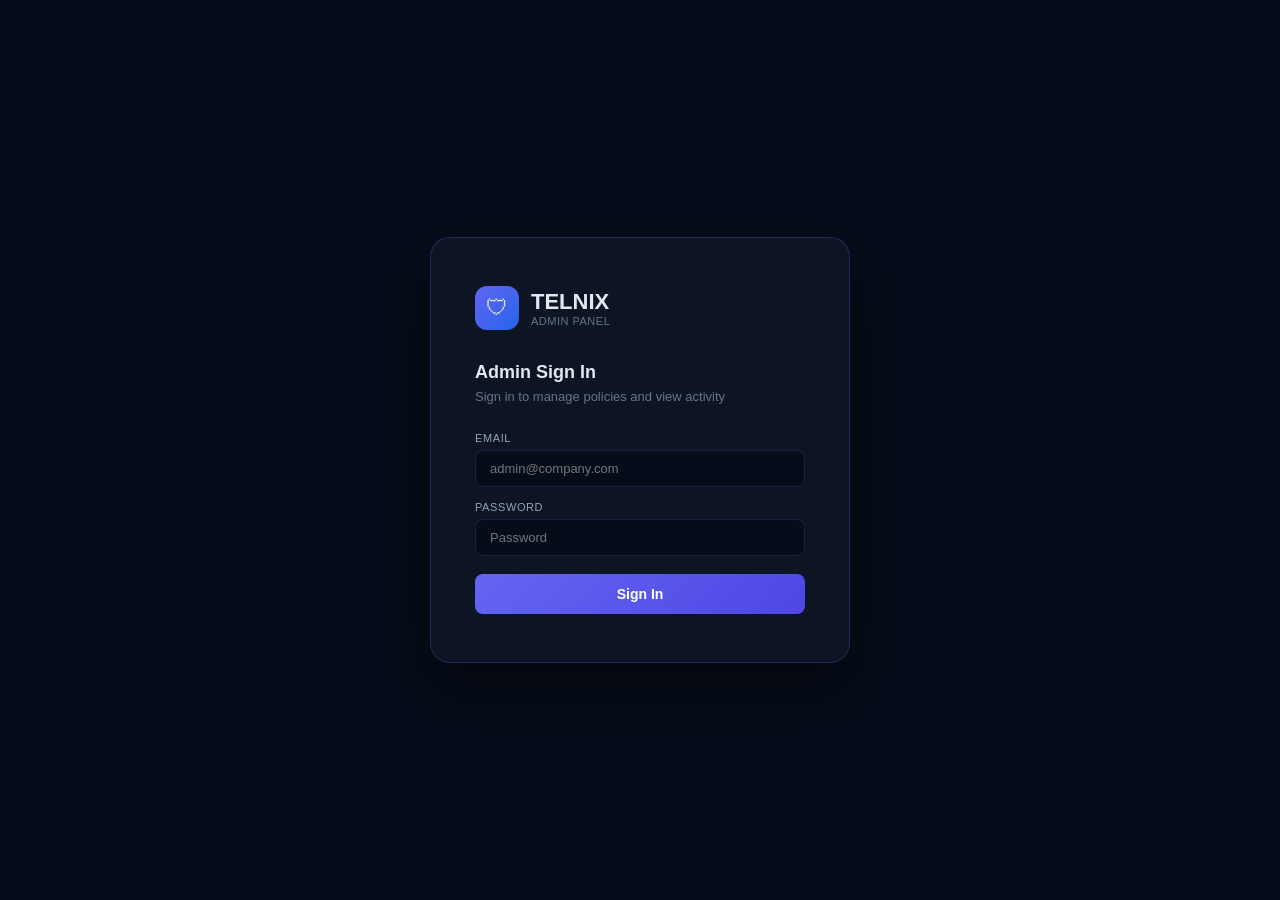
==== index.html @ ca3e5cb9 "new changes in log page" ====
<!DOCTYPE html>
<html lang="en">
<head>
<meta charset="UTF-8"><meta name="viewport" content="width=device-width,initial-scale=1.0">
<title>Telnix Admin Panel</title>
<link rel="stylesheet" href="css/styles.css">
<style>
.pol-tr td{padding:10px 8px;border-bottom:1px solid rgba(255,255,255,.04);vertical-align:middle}
.pol-tr:last-child td{border-bottom:none}
.pol-tr:hover td{background:rgba(255,255,255,.02)}
.pol-menu-btn{background:transparent;border:1px solid rgba(255,255,255,.08);color:#64748b;border-radius:6px;padding:3px 10px;font-size:16px;cursor:pointer;line-height:1;transition:.1s}
.pol-menu-btn:hover{border-color:rgba(99,102,241,.4);color:#a5b4fc}
.pol-dd-menu{animation:fadeIn .1s ease}
.pol-dd-item{padding:9px 16px;font-size:12px;color:#cbd5e1;cursor:pointer;transition:background .1s;display:flex;align-items:center;gap:8px}
.pol-dd-item:hover{background:rgba(99,102,241,.15);color:#e2e8f0}
.pol-dd-item.pol-dd-disabled{opacity:.35;pointer-events:none}
.pol-dd-item.pol-dd-danger{color:#f87171}
.pol-dd-item.pol-dd-danger:hover{background:rgba(239,68,68,.12)}
.pol-dd-sep{height:1px;background:rgba(255,255,255,.06);margin:4px 0}
.stat-chip{padding:4px 14px;border-radius:20px;font-size:12px;font-weight:600;white-space:nowrap}
.stat-chip-click:hover{opacity:.8}
.stat-chip-active{outline:2px solid rgba(99,102,241,.5)}
.pol-group-wrap table{background:#0a1120;border-radius:10px;border:1px solid rgba(255,255,255,.06);overflow:hidden;margin-bottom:8px}
.place-opt{transition:border-color .15s,background .15s;border-radius:10px}
.place-opt.sel{border-color:rgba(99,102,241,.5)!important;background:rgba(99,102,241,.08)!important}
@keyframes fadeIn{from{opacity:0;transform:translateY(-4px)}to{opacity:1;transform:translateY(0)}}
</style>
</head>
<body>

<!-- Login -->
<div id="login-screen">
  <div class="login-card">
    <div class="logo-row"><div class="logo-icon">🛡</div><div><div class="logo-name">TELNIX</div><div class="logo-sub">ADMIN PANEL</div></div></div>
    <h2>Admin Sign In</h2><p class="sub">Sign in to manage policies and view activity</p>
    <label>Email</label><input type="email" id="l-email" placeholder="admin@company.com" autocomplete="email">
    <label>Password</label><input type="password" id="l-pass" placeholder="Password">
    <button class="btn btn-primary btn-full" id="l-btn">Sign In</button>
    <div class="err" id="l-err"></div>
  </div>
</div>

<!-- App -->
<div id="app">
  <div class="sidebar">
    <div class="sb-logo"><div class="logo-icon">🛡</div><div class="logo-name">TELNIX</div></div>
    <div class="sb-section">Overview</div>
    <div class="nav active" data-page="dashboard">📊 Dashboard</div>
    <div class="nav" data-page="logs">📋 Activity Logs</div>
    <div class="sb-section">Policy</div>
    <div class="nav" data-page="policies">🛡 Policies</div>
    <div class="nav" data-page="categoryPolicies">🏷 Category Rules</div>
    <div class="nav" data-page="urllists">📋 URL Lists</div>
    <div class="nav" data-page="filetypes">📝 File Type Lists</div>
    <div class="nav" data-page="categories">📁 Custom Categories</div>
    <div class="sb-section">Access</div>
    <div class="nav" data-page="usergroups">👥 User Groups</div>
    <div class="nav" data-page="users">🙍 Users</div>
    <div class="nav" data-page="bypass">🔑 Bypass Codes</div>
    <div class="sb-section">Tools</div>
    <div class="nav" data-page="urltester">🔍 URL Tester</div>
    <div class="nav" data-page="config">⚙️ Configuration</div>
    <div class="sb-footer">
      <div class="sb-user" id="adm-email-lbl"></div>
      <button class="btn btn-sm btn-danger" id="logout-btn">Sign Out</button>
    </div>
  </div>

  <div class="main">

    <!-- Dashboard -->
    <div class="page active" id="page-dashboard">
      <div class="page-header">
        <div><div class="page-title">Dashboard</div><div class="page-sub">Last 24 hours across all users</div></div>
        <button class="btn btn-ghost btn-sm" id="btn-dash-refresh">🔄 Refresh</button>
      </div>
      <div class="stats">
        <div class="stat dash-stat" data-filter="block"><div class="stat-num" id="s-t" style="color:#818cf8">—</div><div class="stat-lbl">Total</div></div>
        <div class="stat dash-stat" data-filter="block"><div class="stat-num" id="s-b" style="color:#f87171">—</div><div class="stat-lbl">Blocked</div><div class="stat-hint">CLICK TO VIEW ›</div></div>
        <div class="stat dash-stat" data-filter="warn"><div class="stat-num" id="s-w" style="color:#fbbf24">—</div><div class="stat-lbl">Warned</div><div class="stat-hint">CLICK TO VIEW ›</div></div>
        <div class="stat dash-stat" data-filter="allow"><div class="stat-num" id="s-a" style="color:#10b981">—</div><div class="stat-lbl">Allowed</div><div class="stat-hint">CLICK TO VIEW ›</div></div>
        <div class="stat dash-stat" data-filter="bypassed"><div class="stat-num" id="s-bp" style="color:#a78bfa">—</div><div class="stat-lbl">Bypassed</div><div class="stat-hint">CLICK TO VIEW ›</div></div>
        <div class="stat"><div class="stat-num" id="s-u" style="color:#34d399">—</div><div class="stat-lbl">Active Users</div></div>
      </div>
      <div class="card"><div class="card-title">Category Breakdown (Today)</div><div id="dash-cat-chart"><div style="color:#475569;font-size:12px">Loading...</div></div></div>
      <div class="card"><div class="card-title">Recent Activity</div>
        <div class="tbl-wrap"><table><thead><tr><th>Time</th><th>User</th><th>Domain</th><th>Activity</th><th>Action</th><th>Policy</th></tr></thead>
        <tbody id="dash-tb"><tr><td colspan="6" class="loading">Loading...</td></tr></tbody></table></div>
      </div>
    </div>

    <!-- Activity Logs -->
    <div class="page" id="page-logs">
      <div class="page-header">
        <div><div class="page-title">Activity Logs</div><div class="page-sub">All user browsing and download activity</div></div>
        <div style="display:flex;gap:8px">
          <button class="btn btn-ghost btn-sm" id="btn-logs-refresh">🔄 Refresh</button>
          <button class="btn btn-success btn-sm" id="btn-export-csv">⬇ Export CSV</button>
        </div>
      </div>
      <!-- Filter bar -->
      <div style="display:flex;align-items:center;gap:8px;margin-bottom:8px;flex-wrap:wrap">
        <div style="display:flex;align-items:center;gap:6px;background:#060d1a;border:1px solid rgba(99,102,241,.3);border-radius:8px;padding:6px 10px;flex:1;min-width:0">
          <span style="color:#64748b;font-size:13px;flex-shrink:0">🔍</span>
          <input type="text" id="log-search" placeholder="Search domain, user, URL..." style="background:transparent;border:none;outline:none;color:#e2e8f0;font-size:12px;width:100%;min-width:0;margin:0">
        </div>
        <div style="position:relative">
          <button id="btn-add-log-filter" style="background:rgba(99,102,241,.1);border:1px solid rgba(99,102,241,.3);color:#a5b4fc;border-radius:8px;padding:7px 14px;font-size:12px;font-weight:600;cursor:pointer;display:flex;align-items:center;gap:6px">＋ ADD FILTER</button>
          <div id="log-filter-dd" style="display:none;position:absolute;top:38px;left:0;background:#0d1424;border:1px solid rgba(99,102,241,.3);border-radius:12px;width:280px;z-index:500;box-shadow:0 8px 32px rgba(0,0,0,.6);overflow:hidden">
            <div style="padding:8px 0">
              <div style="padding:6px 14px;font-size:9px;font-weight:700;color:#475569;text-transform:uppercase;letter-spacing:.8px">Action</div>
              <div class="lf-item" data-lf-type="action" data-lf-val="block" data-lf-label="Action = Block">🔴 Block</div>
              <div class="lf-item" data-lf-type="action" data-lf-val="warn"  data-lf-label="Action = Warn">🟡 Warn</div>
              <div class="lf-item" data-lf-type="action" data-lf-val="allow" data-lf-label="Action = Allow">🟢 Allow</div>
              <div style="border-top:1px solid rgba(255,255,255,.06);margin:4px 0"></div>
              <div style="padding:6px 14px;font-size:9px;font-weight:700;color:#475569;text-transform:uppercase;letter-spacing:.8px">Date Range</div>
              <div class="lf-item" data-lf-type="today"  data-lf-val="true" data-lf-label="Today Only">📅 Today Only</div>
              <div class="lf-item" data-lf-type="last7"  data-lf-val="true" data-lf-label="Last 7 Days">📅 Last 7 Days</div>
              <div class="lf-item" data-lf-type="last30" data-lf-val="true" data-lf-label="Last 30 Days">📅 Last 30 Days</div>
              <div class="lf-item" data-lf-type="custom-range" data-lf-val="" data-lf-label="Custom Range">📅 Custom Range...</div>
              <!-- Custom range form -->
              <div id="custom-range-form" style="display:none;padding:10px 14px;border-top:1px solid rgba(255,255,255,.06)">
                <div style="font-size:11px;color:#94a3b8;margin-bottom:6px">From</div>
                <div style="display:grid;grid-template-columns:1fr 1fr;gap:6px;margin-bottom:8px">
                  <input type="date" id="dr-from-date" style="font-size:11px;padding:5px 8px;margin:0">
                  <input type="time" id="dr-from-time" value="00:00" style="font-size:11px;padding:5px 8px;margin:0">
                </div>
                <div style="font-size:11px;color:#94a3b8;margin-bottom:6px">To</div>
                <div style="display:grid;grid-template-columns:1fr 1fr;gap:6px;margin-bottom:10px">
                  <input type="date" id="dr-to-date" style="font-size:11px;padding:5px 8px;margin:0">
                  <input type="time" id="dr-to-time" value="23:59" style="font-size:11px;padding:5px 8px;margin:0">
                </div>
                <button id="btn-apply-daterange" style="width:100%;padding:7px;background:linear-gradient(135deg,#6366f1,#4f46e5);border:none;border-radius:7px;color:#fff;font-size:12px;font-weight:700;cursor:pointer">Apply Range</button>
              </div>
              <div style="border-top:1px solid rgba(255,255,255,.06);margin:4px 0"></div>
              <div style="padding:6px 14px;font-size:9px;font-weight:700;color:#475569;text-transform:uppercase;letter-spacing:.8px">User</div>
              <div class="lf-item" data-lf-type="user-email-input" data-lf-val="" data-lf-label="Filter by Email">👤 Filter by Email...</div>
              <!-- User email form -->
              <div id="user-email-form" style="display:none;padding:10px 14px;border-top:1px solid rgba(255,255,255,.06)">
                <input type="email" id="filter-user-email" placeholder="user@company.com" style="font-size:11px;padding:6px 10px;margin-bottom:8px">
                <button id="btn-apply-useremail" style="width:100%;padding:7px;background:linear-gradient(135deg,#6366f1,#4f46e5);border:none;border-radius:7px;color:#fff;font-size:12px;font-weight:700;cursor:pointer">Apply</button>
              </div>
              <div style="border-top:1px solid rgba(255,255,255,.06);margin:4px 0"></div>
              <div style="padding:6px 14px;font-size:9px;font-weight:700;color:#475569;text-transform:uppercase;letter-spacing:.8px">Threat</div>
              <div class="lf-item" data-lf-type="threat" data-lf-val="malicious" data-lf-label="Known Malicious">🦠 Known Malicious</div>
              <div class="lf-item" data-lf-type="threat" data-lf-val="high"      data-lf-label="Risk ≥ 55 (High)">🔴 High Risk (≥55)</div>
              <div class="lf-item" data-lf-type="threat" data-lf-val="medium"    data-lf-label="Risk 30–54 (Medium)">🟡 Medium Risk (30–54)</div>
              <div style="border-top:1px solid rgba(255,255,255,.06);margin:4px 0"></div>
              <div style="padding:6px 14px;font-size:9px;font-weight:700;color:#475569;text-transform:uppercase;letter-spacing:.8px">Result</div>
              <div class="lf-item" data-lf-type="proceeded" data-lf-val="true" data-lf-label="User Bypassed Warning">↩ User Bypassed Warning</div>
              <div style="border-top:1px solid rgba(255,255,255,.06);margin:4px 0"></div>
              <div style="padding:6px 14px;font-size:9px;font-weight:700;color:#475569;text-transform:uppercase;letter-spacing:.8px">Activity</div>
              <div class="lf-item" data-lf-type="activity" data-lf-val="browse"   data-lf-label="Activity = Browse">🌐 Browse</div>
              <div class="lf-item" data-lf-type="activity" data-lf-val="download" data-lf-label="Activity = Download">📥 Download</div>
            </div>
          </div>
        </div>
      </div>
      <div id="log-filter-chips" style="display:flex;gap:6px;flex-wrap:wrap;margin-bottom:10px;min-height:0"></div>
      <div class="tbl-wrap"><table><thead><tr><th>Time</th><th>User</th><th>Domain</th><th>Activity</th><th>Action</th><th>Category</th><th>🛡 Score</th><th>Policy</th><th></th></tr></thead>
      <tbody id="logs-tb"><tr><td colspan="9" class="loading">Loading...</td></tr></tbody></table></div>
      <div id="log-pagination"></div>
    </div>

    <!-- Policies -->
    <div class="page" id="page-policies">
      <div class="page-header">
        <div>
          <div class="page-title">Policies</div>
          <div class="page-sub">Evaluated top-to-bottom through groups, then policies within each group. First match wins.</div>
        </div>
        <div style="display:flex;gap:8px;align-items:center;flex-wrap:wrap">
          <div id="pending-bar" style="display:none;align-items:center;gap:8px;background:rgba(245,158,11,.08);border:1px solid rgba(245,158,11,.3);border-radius:10px;padding:7px 14px;font-size:12px;color:#fbbf24">
            <span style="width:8px;height:8px;border-radius:50%;background:#f59e0b;display:inline-block;animation:pulse 1.5s ease-in-out infinite"></span>
            <span id="pending-count">0 pending changes</span>
            <button id="btn-apply-changes" style="background:#f59e0b;border:none;color:#000;border-radius:7px;padding:4px 12px;font-size:11px;font-weight:700;cursor:pointer">▶ Apply</button>
            <button id="btn-discard-changes" style="background:transparent;border:1px solid rgba(245,158,11,.3);color:#f59e0b;border-radius:7px;padding:4px 10px;font-size:11px;cursor:pointer">✕ Discard</button>
          </div>
          <button class="btn btn-ghost btn-sm" id="btn-new-group">📁 New Group</button>
          <button class="btn btn-primary btn-sm" id="btn-new-policy">+ New Policy</button>
          <select id="def-action" title="Default Action" style="width:auto;margin:0;padding:6px 12px;border-color:rgba(99,102,241,.3)"><option value="allow">✅ ALLOW</option><option value="warn">⚠️ WARN</option><option value="block">🚫 BLOCK</option></select>
          <button class="btn btn-success btn-sm" id="push-btn">☁ Push to Users</button>
        </div>
      </div>
      <div class="alert" id="pol-al"></div>

      <!-- Stat chips -->
      <div id="pol-stat-chips" style="display:flex;gap:8px;flex-wrap:wrap;margin-bottom:14px"></div>

      <!-- Search + filter row -->
      <div style="display:flex;gap:8px;align-items:center;margin-bottom:8px">
        <div style="display:flex;align-items:center;gap:8px;background:#060d1a;border:1px solid rgba(99,102,241,.3);border-radius:8px;padding:7px 12px;flex:1">
          <span style="color:#64748b;font-size:14px;flex-shrink:0">🔍</span>
          <input type="text" id="pol-search" placeholder="Search policy name..." style="background:transparent;border:none;outline:none;color:#e2e8f0;font-size:13px;width:100%;margin:0">
        </div>
        <button id="btn-pol-filter" class="btn btn-ghost btn-sm" style="white-space:nowrap">＋ ADD FILTER</button>
        <button id="btn-pol-clear-filter" class="btn btn-sm" style="background:transparent;border:1px solid rgba(255,255,255,.08);color:#64748b;white-space:nowrap">✕ Clear</button>
        <span id="pol-match-count" style="display:none;font-size:12px;color:#a5b4fc;white-space:nowrap"></span>
      </div>

      <!-- Active filter chips -->
      <div id="pol-filter-chips" style="display:flex;gap:6px;flex-wrap:wrap;margin-bottom:10px;min-height:0"></div>

      <div id="pol-con"><div class="loading">Loading...</div></div>
    </div>

    <!-- Category Policies -->
    <div class="page" id="page-categoryPolicies">
      <div class="page-header">
        <div><div class="page-title">Category Rules</div><div class="page-sub">Set default actions for auto-detected site categories (social, gambling, adult, etc.)</div></div>
        <button class="btn btn-success btn-sm" id="btn-save-cat-policies">☁ Save &amp; Push to Users</button>
      </div>
      <div class="alert" id="cat-policy-alert"></div>
      <div style="display:flex;align-items:center;gap:8px;margin-bottom:16px">
        <div style="display:flex;align-items:center;gap:6px;background:#060d1a;border:1px solid rgba(99,102,241,.3);border-radius:8px;padding:6px 10px;flex:1">
          <span style="color:#64748b;font-size:13px">🔍</span>
          <input type="text" id="cat-policy-search" placeholder="Search categories..." style="background:transparent;border:none;outline:none;color:#e2e8f0;font-size:12px;width:100%;margin:0">
        </div>
        <span id="cat-policy-count" style="font-size:12px;color:#64748b;background:rgba(255,255,255,.04);border:1px solid rgba(255,255,255,.08);border-radius:20px;padding:5px 14px;white-space:nowrap"></span>
      </div>
      <div id="cat-policy-grid" style="display:grid;grid-template-columns:repeat(auto-fill,minmax(200px,1fr));gap:12px"></div>
    </div>

    <!-- URL Lists -->
    <div class="page" id="page-urllists">
      <div class="page-header">
        <div><div class="page-title">URL Lists</div><div class="page-sub">Named domain lists referenced in policies</div></div>
        <div style="display:flex;gap:8px;align-items:center;flex-wrap:wrap">
          <div id="ul-pending-bar" style="display:none;align-items:center;gap:8px;background:rgba(245,158,11,.08);border:1px solid rgba(245,158,11,.3);border-radius:10px;padding:7px 14px;font-size:12px;color:#fbbf24">
            <span style="width:8px;height:8px;border-radius:50%;background:#f59e0b;display:inline-block;animation:pulse 1.5s ease-in-out infinite"></span>
            <span id="ul-pending-count">0 pending changes</span>
            <button id="btn-ul-apply" style="background:#f59e0b;border:none;color:#000;border-radius:7px;padding:4px 12px;font-size:11px;font-weight:700;cursor:pointer">▶ Apply</button>
            <button id="btn-ul-discard" style="background:transparent;border:1px solid rgba(245,158,11,.3);color:#f59e0b;border-radius:7px;padding:4px 10px;font-size:11px;cursor:pointer">✕ Discard</button>
          </div>
          <button class="btn btn-primary btn-sm" id="btn-new-urllist">+ New URL List</button>
        </div>
      </div>
      <div class="alert" id="ul-alert"></div>
      <div style="display:flex;align-items:center;gap:10px;margin-bottom:14px">
        <input type="text" id="ul-search" placeholder="🔍  Search URL lists..." style="flex:1;margin:0">
        <span id="ul-count" style="font-size:12px;color:#64748b;background:rgba(255,255,255,.04);border:1px solid rgba(255,255,255,.08);border-radius:20px;padding:5px 14px;white-space:nowrap"></span>
      </div>
      <div id="ul-con"><div class="loading">Loading...</div></div>
    </div>

    <!-- File Type Lists -->
    <div class="page" id="page-filetypes">
      <div class="page-header">
        <div><div class="page-title">File Type Lists</div><div class="page-sub">Extension groups for download policies</div></div>
        <button class="btn btn-primary btn-sm" id="btn-new-filetype">+ New File Type List</button>
      </div>
      <div id="ft-con"><div class="loading">Loading...</div></div>
    </div>

    <!-- Custom Categories -->
    <div class="page" id="page-categories">
      <div class="page-header">
        <div><div class="page-title">Custom Categories</div><div class="page-sub">Combine URL lists, predefined categories, and exclusions into reusable groups</div></div>
        <div style="display:flex;gap:8px;align-items:center;flex-wrap:wrap">
          <div id="cc-pending-bar" style="display:none;align-items:center;gap:8px;background:rgba(245,158,11,.08);border:1px solid rgba(245,158,11,.3);border-radius:10px;padding:7px 14px;font-size:12px;color:#fbbf24">
            <span style="width:8px;height:8px;border-radius:50%;background:#f59e0b;display:inline-block;animation:pulse 1.5s ease-in-out infinite"></span>
            <span id="cc-pending-count">0 pending changes</span>
            <button id="btn-cc-apply" style="background:#f59e0b;border:none;color:#000;border-radius:7px;padding:4px 12px;font-size:11px;font-weight:700;cursor:pointer">▶ Apply</button>
            <button id="btn-cc-discard" style="background:transparent;border:1px solid rgba(245,158,11,.3);color:#f59e0b;border-radius:7px;padding:4px 10px;font-size:11px;cursor:pointer">✕ Discard</button>
          </div>
          <button class="btn btn-primary btn-sm" id="btn-new-cc">+ New Category</button>
        </div>
      </div>
      <div class="alert" id="cc-alert"></div>
      <div style="display:flex;align-items:center;gap:8px;margin-bottom:16px">
        <div style="display:flex;align-items:center;gap:6px;background:#060d1a;border:1px solid rgba(99,102,241,.3);border-radius:8px;padding:6px 10px;flex:1">
          <span style="color:#64748b">🔍</span>
          <input type="text" id="cat-search" placeholder="Search..." style="background:transparent;border:none;outline:none;color:#e2e8f0;font-size:12px;width:100%;margin:0">
        </div>
        <span id="custom-cat-count" style="font-size:12px;color:#64748b;background:rgba(255,255,255,.04);border:1px solid rgba(255,255,255,.08);border-radius:20px;padding:5px 14px;white-space:nowrap"></span>
      </div>
      <div id="cat-con"><div class="loading">Loading...</div></div>
    </div>

    <!-- User Groups -->
    <div class="page" id="page-usergroups">
      <div class="page-header">
        <div>
          <div class="page-title">User Groups</div>
          <div class="page-sub">Create groups and assign members — policies can target specific groups</div>
        </div>
        <button class="btn btn-primary btn-sm" id="btn-new-ug">+ New Group</button>
      </div>
      <div class="alert" id="ug-list-alert"></div>
      <div style="display:flex;align-items:center;gap:10px;margin-bottom:14px">
        <input type="text" id="ug-search" placeholder="🔍  Search groups..." style="flex:1;margin:0">
        <span id="ug-count" style="font-size:12px;color:#64748b;background:rgba(255,255,255,.04);border:1px solid rgba(255,255,255,.08);border-radius:20px;padding:5px 14px;white-space:nowrap"></span>
      </div>
      <div id="ug-con"><div class="loading">Loading...</div></div>
    </div>

    <!-- Users -->
    <div class="page" id="page-users">
      <div class="page-header"><div><div class="page-title">Users</div><div class="page-sub">Manage who can log into the extension</div></div></div>
      <div class="card"><div class="card-title">Create New User</div>
        <div class="alert" id="u-al"></div>
        <div class="grid2">
          <div><label>Email *</label><input type="email" id="u-email" placeholder="user@company.com"></div>
          <div><label>Password *</label><input type="password" id="u-pass" placeholder="Set a password"></div>
        </div>
        <button class="btn btn-primary" id="btn-create-user">+ Create User</button>
        <p style="font-size:11px;color:#475569;margin-top:10px">User creation requires the <a href="https://supabase.com/dashboard" target="_blank" style="color:#818cf8">Supabase Dashboard</a> → Authentication → Users → Invite user.</p>
      </div>
      <div class="card"><div class="card-title">All Users</div>
        <div class="tbl-wrap"><table><thead><tr><th>Email</th><th>Last Sign In</th><th>Total Logs</th><th></th></tr></thead>
        <tbody id="users-tb"><tr><td colspan="4" class="loading">Loading...</td></tr></tbody></table></div>
      </div>
    </div>

    <!-- Bypass Codes -->
    <div class="page" id="page-bypass">
      <div class="page-header"><div><div class="page-title">Bypass Codes</div><div class="page-sub">Time-limited codes that let users pass through a block</div></div></div>
      <div class="card"><div class="card-title">Create Bypass Code</div>
        <div class="alert" id="bp-al"></div>
        <div class="grid2">
          <div><label>Code (blank = auto)</label><input type="text" id="bp-code" placeholder="BYPASS-ABC123" style="text-transform:uppercase"></div>
          <div><label>Duration (minutes)</label><input type="number" id="bp-dur" value="30" min="1"></div>
          <div><label>Domain (blank = all)</label><input type="text" id="bp-dom" placeholder="youtube.com"></div>
          <div><label>Label / Reason</label><input type="text" id="bp-lbl" placeholder="Who requested this"></div>
        </div>
        <button class="btn btn-primary" id="btn-create-bypass">+ Create Code</button>
      </div>
      <div class="card"><div class="card-title">Active Codes</div>
        <div class="tbl-wrap"><table><thead><tr><th>Code</th><th>Domain</th><th>Duration</th><th>Label</th><th>Expires</th><th></th></tr></thead>
        <tbody id="bp-tb"><tr><td colspan="6" class="loading">No codes</td></tr></tbody></table></div>
      </div>
    </div>

    <!-- URL Tester -->
    <div class="page" id="page-urltester">
      <div class="page-header"><div><div class="page-title">URL Tester</div><div class="page-sub">Test a URL against current policies — optionally filter by user or group</div></div></div>
      <div class="card">
        <!-- Row 1: URL input -->
        <div style="display:flex;gap:10px;margin-bottom:10px">
          <input type="text" id="tu-url" placeholder="https://youtube.com" style="margin:0;flex:1" onkeydown="if(event.key==='Enter')testUrl()">
          <button class="btn btn-primary" id="btn-test-url">Test URL</button>
        </div>
        <!-- Row 2: Optional user/group filter -->
        <div style="display:grid;grid-template-columns:1fr 1fr;gap:10px;margin-bottom:6px">
          <div>
            <label style="display:block;font-size:10px;color:#64748b;text-transform:uppercase;letter-spacing:.6px;margin-bottom:4px">User Email (optional)</label>
            <input type="text" id="tu-user" placeholder="sanjay@gmail.com" style="margin:0">
          </div>
          <div>
            <label style="display:block;font-size:10px;color:#64748b;text-transform:uppercase;letter-spacing:.6px;margin-bottom:4px">Group (optional)</label>
            <select id="tu-group" style="margin:0">
              <option value="">— All groups (no filter) —</option>
            </select>
          </div>
        </div>
        <div style="font-size:11px;color:#475569;margin-bottom:14px">Leave both blank to test global policy. Fill in user or group to see which policies apply specifically to them.</div>
        <div id="tu-res" style="margin-top:4px"></div>
      </div>
    </div>

    <!-- Configuration -->
    <div class="page" id="page-config">
      <div class="page-header">
        <div><div class="page-title">Configuration</div><div class="page-sub">Agent settings synced to all extension users via Supabase</div></div>
        <button class="btn btn-success btn-sm" id="btn-save-config">☁ Save &amp; Push to All Agents</button>
      </div>
      <div class="alert" id="cfg-alert"></div>
      <div class="card"><div class="card-title">Agent Settings</div>
        <div class="grid2">
          <div><label>Agent ID <span style="color:#475569;font-weight:400;text-transform:none">(optional identifier)</span></label><input type="text" id="cfg-agent-id" placeholder="e.g. AGENT-NYC-01"></div>
          <div><label>Timezone</label><input type="text" id="cfg-timezone" placeholder="e.g. Asia/Kolkata"></div>
          <div>
            <label>Google Safe Browsing API Key <span style="color:#475569;font-weight:400;text-transform:none">(optional — enables live malware/phishing detection)</span></label>
            <input type="password" id="cfg-gsb-key" placeholder="AIza...">
            <div style="font-size:10px;color:#475569;margin-top:-8px;margin-bottom:8px">Get a free key at <a href="https://console.cloud.google.com" target="_blank" style="color:#818cf8">console.cloud.google.com</a> → Enable Safe Browsing API</div>
          </div>
          <div><label>Bypass Mode</label>
            <select id="cfg-bypass-mode" style="margin:0">
              <option value="local">Local only (codes stored in extension)</option>
              <option value="remote">Remote (verify via API endpoint)</option>
            </select>
          </div>
        </div>
      </div>
    </div>

  </div><!-- /.main -->
</div><!-- /#app -->

<!-- ── Modals ─────────────────────────────────────────────────────────────── -->

<!-- Policy Modal -->
<div class="modal-bg" id="pol-modal">
  <div class="modal">
    <div class="modal-title">🛡 <span id="pm-title">New Policy</span></div>
    <div class="alert" id="pm-al"></div>
    <div style="margin-bottom:14px">
      <label>Policy Name *</label><input type="text" id="pm-name" placeholder="e.g. Block Social Media" style="margin:0">
    </div>
    <!-- Source section -->
    <div style="background:#0a1120;border:1px solid rgba(255,255,255,.06);border-radius:12px;padding:16px;margin-bottom:16px">
      <div style="font-size:10px;font-weight:700;color:#475569;text-transform:uppercase;letter-spacing:.8px;margin-bottom:12px">📌 Source <span style="color:#374151;font-weight:400;text-transform:none;letter-spacing:0">(who this policy applies to — leave empty for everyone)</span></div>
      <div style="margin-bottom:10px">
        <div style="display:flex;align-items:center;gap:10px;margin-bottom:6px">
          <span style="font-size:12px;color:#94a3b8;font-weight:600;width:52px;flex-shrink:0">User =</span>
          <div id="pm-source-users-wrap" style="flex:1"></div>
        </div>
      </div>
      <div>
        <div style="display:flex;align-items:center;gap:10px">
          <span style="font-size:12px;color:#94a3b8;font-weight:600;width:52px;flex-shrink:0">Group =</span>
          <div id="pm-source-groups-wrap" style="flex:1"></div>
        </div>
      </div>
    </div>

    <label>Policy Type</label>
    <div class="type-cards">
      <div class="pm-type-card sel" data-t="domain"><div class="type-card-icon">🌐</div><div class="type-card-name">Domain</div><div class="type-card-sub">Specific domains</div></div>
      <div class="pm-type-card" data-t="category"><div class="type-card-icon">📁</div><div class="type-card-name">Category</div><div class="type-card-sub">Content category</div></div>
      <div class="pm-type-card" data-t="list"><div class="type-card-icon">📋</div><div class="type-card-name">URL List</div><div class="type-card-sub">Custom list</div></div>
      <div class="pm-type-card" data-t="threat"><div class="type-card-icon">⚡</div><div class="type-card-name">Threat Score</div><div class="type-card-sub">Heuristic risk</div></div>
      <div class="pm-type-card" data-t="reputation"><div class="type-card-icon">🧠</div><div class="type-card-name">Known Malicious</div><div class="type-card-sub">Reputation DB</div></div>
    </div>

    <!-- Criteria sections -->
    <div id="crit-domain">
      <label>Domains (one per line)</label>
      <textarea id="pm-doms" placeholder="facebook.com&#10;instagram.com&#10;tiktok.com"></textarea>
    </div>
    <div id="crit-category" class="hid">
      <label>Select Categories <span style="color:#475569;font-weight:400;text-transform:none;letter-spacing:0">(use filter to switch All / Predefined / Custom)</span></label>
      <div id="pm-cat-wrap" style="margin-bottom:14px"></div>
    </div>
    <div id="crit-list" class="hid">
      <label>Select URL Lists</label>
      <div id="pm-list-wrap" style="margin-bottom:14px"></div>
    </div>
    <div id="crit-threat" class="hid">
      <div class="grid2">
        <div><label>Operator</label><select id="pm-sop" style="margin:0"><option value="gte">≥ at least</option><option value="gt">&gt; more than</option></select></div>
        <div><label>Threshold (0–100)</label><input type="number" id="pm-sthr" value="55" min="0" max="100" style="margin:0"></div>
      </div>
    </div>
    <div id="crit-reputation" class="hid">
      <div style="background:rgba(251,191,36,.06);border:1px solid rgba(251,191,36,.2);border-radius:8px;padding:12px;font-size:12px;color:#fbbf24;margin-bottom:14px">
        Blocks URLs confirmed malicious by URLhaus or Google Safe Browsing reputation database.
      </div>
    </div>
        <label>Action</label>
    <div class="action-btns">
      <button class="abtn sel-block" data-a="block">🔴 Block</button>
      <button class="abtn" data-a="warn">🟡 Warn</button>
      <button class="abtn" data-a="allow">🟢 Allow</button>
    </div>
    <label>Activity</label>
    <div class="act-btns">
      <button class="abtn sel-act" data-v="browse">🌐 Browse</button>
      <button class="abtn" data-v="download">📥 Download</button>
      <button class="abtn" data-v="all">🔒 Both</button>
    </div>
    <div id="pm-ftrow" class="hid"><label>File Type List (blank = all)</label><select id="pm-ftl" style="margin-bottom:14px"></select></div>

    <!-- Schedule -->
    <div style="background:#0a1120;border:1px solid rgba(255,255,255,.06);border-radius:10px;padding:14px;margin-bottom:14px">
      <div style="display:flex;align-items:center;gap:10px;margin-bottom:10px">
        <input type="checkbox" id="pm-sched-enabled" style="width:16px;height:16px;accent-color:#6366f1;margin:0">
        <label style="text-transform:none;letter-spacing:0;font-size:13px;color:#e2e8f0;margin:0">Enable Schedule</label>
      </div>
      <div id="pm-sched-fields" style="display:none">
        <div style="display:flex;gap:8px;flex-wrap:wrap;margin-bottom:10px">
          <div class="pm-day-btn" data-day="Mon">Mon</div>
          <div class="pm-day-btn" data-day="Tue">Tue</div>
          <div class="pm-day-btn" data-day="Wed">Wed</div>
          <div class="pm-day-btn" data-day="Thu">Thu</div>
          <div class="pm-day-btn" data-day="Fri">Fri</div>
          <div class="pm-day-btn" data-day="Sat">Sat</div>
          <div class="pm-day-btn" data-day="Sun">Sun</div>
        </div>
        <div class="grid2">
          <div><label>Start Time</label><input type="time" id="pm-sched-start" value="09:00" style="margin:0"></div>
          <div><label>End Time</label><input type="time" id="pm-sched-end" value="17:00" style="margin:0"></div>
        </div>
        <div style="margin-top:10px"><label>Outside Schedule Action</label>
          <select id="pm-sched-outside" style="margin:0"><option value="allow">Allow</option><option value="warn">Warn</option><option value="block">Block</option></select>
        </div>
      </div>
    </div>

    <label>Note (shown to user on block/warn page)</label>
    <input type="text" id="pm-note" placeholder="Optional explanation for the user" style="margin-bottom:14px">

    <div style="display:flex;align-items:center;gap:10px;margin-bottom:14px">
      <span style="font-size:12px;color:#94a3b8">Enabled</span>
      <button class="toggle on" id="pm-en" onclick="this.classList.toggle('on')"></button>
    </div>

    <div class="modal-footer">
      <button class="btn btn-ghost" id="btn-cancel-pol">Cancel</button>
      <button class="btn btn-primary" id="btn-save-pol">Save Policy</button>
    </div>
  </div>
</div>

<!-- Group Modal -->
<div class="modal-bg" id="grp-modal">
  <div class="modal modal-sm">
    <div class="modal-title">📁 New Group</div>
    <label>Group Name *</label>
    <input type="text" id="gm-name" placeholder="e.g. Threat Protection">
    <div class="modal-footer">
      <button class="btn btn-ghost" id="btn-cancel-grp">Cancel</button>
      <button class="btn btn-primary" id="btn-save-grp">Create Group</button>
    </div>
  </div>
</div>

<!-- URL List / File Type Modal -->
<div class="modal-bg" id="list-modal">
  <div class="modal">
    <div class="modal-title" id="lm-title">📋 New List</div>
    <div class="alert" id="lm-al"></div>
    <div class="grid2"><div><label>Name *</label><input type="text" id="lm-name" placeholder="My List"></div><div><label>Description</label><input type="text" id="lm-desc"></div></div>
    <label id="lm-lbl">Domains (one per line)</label>
    <textarea id="lm-con" rows="8" placeholder="facebook.com&#10;twitter.com"></textarea>
    <div class="modal-footer">
      <button class="btn btn-ghost" id="btn-cancel-list">Cancel</button>
      <button class="btn btn-primary" id="btn-save-list">Save</button>
    </div>
  </div>
</div>

<!-- Custom Category Modal -->
<div class="modal-bg" id="cc-modal">
  <div class="modal">
    <div class="modal-title" id="cc-modal-title">📁 New Custom Category</div>
    <div class="alert" id="cc-al"></div>
    <div class="grid2" style="margin-bottom:16px">
      <div><label>Name *</label><input type="text" id="cc-name" placeholder="e.g. Blocked Entertainment" style="margin:0"></div>
      <div><label>Description</label><input type="text" id="cc-desc" placeholder="Optional" style="margin:0"></div>
    </div>

    <div style="margin-bottom:14px">
      <label style="color:#a78bfa;display:flex;align-items:center;gap:6px;margin-bottom:6px">🏷 Predefined Categories</label>
      <div id="cc-pred-cats-wrap"></div>
    </div>

    <div style="margin-bottom:14px">
      <label style="color:#60a5fa;display:flex;align-items:center;gap:6px;margin-bottom:6px">📋 URL Lists (Included)</label>
      <div id="cc-url-lists-wrap"></div>
    </div>

    <div style="margin-bottom:14px">
      <label>Domains (one per line, optional)</label>
      <textarea id="cc-domains" rows="3" placeholder="domain1.com&#10;domain2.com"></textarea>
    </div>

    <div style="background:#0a1120;border:1px solid rgba(239,68,68,.15);border-radius:10px;padding:14px;margin-bottom:14px">
      <div style="font-size:10px;font-weight:700;color:#f87171;text-transform:uppercase;letter-spacing:.6px;margin-bottom:12px">🚫 Exclusions</div>
      <label style="color:#94a3b8;font-size:10px;margin-bottom:6px">Exclude URL Lists</label>
      <div id="cc-excl-lists-wrap" style="margin-bottom:12px"></div>
      <label style="color:#94a3b8;font-size:10px;margin-bottom:6px">Exclude Specific Domains</label>
      <textarea id="cc-excl-urls" rows="2" placeholder="e.g. allowedsite.com" style="margin:0"></textarea>
    </div>

    <div class="modal-footer">
      <button class="btn btn-ghost" id="btn-cancel-cc">Cancel</button>
      <button class="btn btn-primary" id="btn-save-cc">Save Category</button>
    </div>
  </div>
</div>

<!-- Investigation Panel -->
<div id="inv-overlay"></div>
<div id="inv-panel">
  <div style="display:flex;justify-content:space-between;align-items:center;padding:18px 20px;border-bottom:1px solid rgba(255,255,255,.06);position:sticky;top:0;background:#0b1120;z-index:2">
    <div style="font-size:14px;font-weight:800;color:#e2e8f0">🔍 Investigation Detail</div>
    <button id="inv-close" style="background:rgba(239,68,68,.08);border:1px solid rgba(239,68,68,.2);color:#f87171;border-radius:8px;padding:6px 12px;font-size:12px;cursor:pointer;font-weight:600">✕ Close</button>
  </div>
  <div id="inv-content" style="padding:16px 20px"></div>
</div>

<!-- Move to Group Modal -->
<div class="modal-bg" id="move-to-group-modal">
  <div class="modal modal-sm">
    <div class="modal-title">↔ Move Policy to Group</div>
    <div style="font-size:13px;color:#94a3b8;margin-bottom:16px">
      Moving: <strong style="color:#e2e8f0" id="mtg-pol-name"></strong>
    </div>
    <label>Target Group *</label>
    <select id="mtg-grp-select" style="margin-bottom:20px"></select>
    <div class="modal-footer">
      <button class="btn btn-ghost" id="btn-cancel-mtg">Cancel</button>
      <button class="btn btn-primary" id="btn-save-mtg">Move Policy</button>
    </div>
  </div>
</div>

<!-- Discard Pending Changes Confirm Modal -->
<div class="modal-bg" id="discard-confirm-modal">
  <div class="modal modal-sm">
    <div style="text-align:center;margin-bottom:20px">
      <div style="font-size:36px;margin-bottom:12px">🗑</div>
      <div class="modal-title" style="justify-content:center">Discard All Pending Changes?</div>
      <p style="font-size:13px;color:#94a3b8;margin-top:8px">
        All <strong style="color:#fbbf24">NOT APPLIED</strong> policies will be permanently removed.<br>
        <span style="color:#64748b;font-size:12px">Your live policies will not be affected.</span>
      </p>
    </div>
    <div class="modal-footer" style="justify-content:center;gap:12px">
      <button class="btn btn-ghost" id="btn-discard-cancel" style="min-width:100px">Cancel</button>
      <button class="btn btn-danger" id="btn-discard-confirm" style="min-width:140px">🗑 Discard All</button>
    </div>
  </div>
</div>

<!-- Place Policy Modal -->
<div class="modal-bg" id="place-modal">
  <div class="modal modal-sm">
    <div style="display:flex;align-items:center;gap:10px;margin-bottom:20px">
      <span style="font-size:20px">📌</span>
      <div>
        <div class="modal-title" style="margin:0">Place Policy</div>
        <div style="font-size:12px;color:#64748b">Choose where <strong style="color:#e2e8f0" id="place-pol-name"></strong> should appear</div>
      </div>
    </div>

    <label>Group</label>
    <select id="place-grp-select" style="margin-bottom:16px"></select>

    <div style="font-size:10px;font-weight:700;color:#475569;text-transform:uppercase;letter-spacing:.8px;margin-bottom:8px">Position in Group</div>
    <div style="display:flex;flex-direction:column;gap:6px;margin-bottom:16px">
      <div class="place-opt" data-pos="top" style="padding:12px 16px;border-radius:10px;border:1.5px solid rgba(255,255,255,.08);cursor:pointer;transition:.1s">
        <div style="display:flex;align-items:center;gap:10px">
          <span style="font-size:14px">↑</span>
          <div><div style="font-size:13px;font-weight:600;color:#e2e8f0">Top of Group</div><div style="font-size:11px;color:#475569">First in group — highest priority</div></div>
        </div>
      </div>
      <div class="place-opt sel" data-pos="bottom" style="padding:12px 16px;border-radius:10px;border:1.5px solid rgba(99,102,241,.5);background:rgba(99,102,241,.08);cursor:pointer;transition:.1s">
        <div style="display:flex;align-items:center;gap:10px">
          <span style="font-size:14px">↓</span>
          <div><div style="font-size:13px;font-weight:600;color:#a5b4fc">Bottom of Group (default)</div><div style="font-size:11px;color:#475569">Last in group</div></div>
        </div>
      </div>
      <div class="place-opt" data-pos="after" style="padding:12px 16px;border-radius:10px;border:1.5px solid rgba(255,255,255,.08);cursor:pointer;transition:.1s">
        <div style="display:flex;align-items:center;gap:10px">
          <span style="font-size:14px">↓</span>
          <div><div style="font-size:13px;font-weight:600;color:#e2e8f0">After a Policy</div><div style="font-size:11px;color:#475569">Place directly after</div></div>
        </div>
      </div>
      <div class="place-opt" data-pos="before" style="padding:12px 16px;border-radius:10px;border:1.5px solid rgba(255,255,255,.08);cursor:pointer;transition:.1s">
        <div style="display:flex;align-items:center;gap:10px">
          <span style="font-size:14px">↑</span>
          <div><div style="font-size:13px;font-weight:600;color:#e2e8f0">Before a Policy</div><div style="font-size:11px;color:#475569">Place directly before</div></div>
        </div>
      </div>
    </div>

    <div id="place-ref-row" style="display:none;margin-bottom:14px">
      <label>Reference Policy</label>
      <select id="place-ref-select" style="margin:0"></select>
    </div>

    <div class="modal-footer">
      <button class="btn btn-ghost" id="btn-place-cancel">Cancel</button>
      <button class="btn btn-primary" id="btn-place-add">✓ Add to Group</button>
    </div>
  </div>
</div>

<!-- User Group Modal -->
<div class="modal-bg" id="ug-modal">
  <div class="modal">
    <div class="modal-title" id="ug-modal-title">👥 New Group</div>
    <div class="alert" id="ug-al"></div>
    <label>Group Name *</label>
    <input type="text" id="ug-group-name" placeholder="e.g. Engineering, HR, Marketing" style="margin-bottom:16px">

    <div style="font-size:10px;font-weight:700;color:#475569;text-transform:uppercase;letter-spacing:.8px;margin-bottom:8px">Members</div>
    <div id="ug-member-chips" style="display:flex;flex-wrap:wrap;gap:6px;padding:8px;background:#060d1a;border:1px solid rgba(255,255,255,.06);border-radius:8px;min-height:36px;margin-bottom:8px"></div>
    <input type="text" id="ug-member-search" placeholder="🔍 Search users or type email + Enter to add manually..." style="margin-bottom:4px">
    <div id="ug-member-dd" style="background:#060d1a;border:1px solid rgba(99,102,241,.2);border-radius:8px;max-height:200px;overflow-y:auto;margin-bottom:14px"></div>

    <div class="modal-footer">
      <button class="btn btn-ghost" id="btn-ug-cancel">Cancel</button>
      <button class="btn btn-primary" id="btn-ug-save">Save Group</button>
    </div>
  </div>
</div>

<!-- User Group Delete Confirm Modal -->
<div class="modal-bg" id="ug-del-modal">
  <div class="modal modal-sm">
    <div class="modal-title" style="color:#f87171">🗑 Delete Group?</div>
    <p style="font-size:13px;color:#94a3b8;margin-bottom:20px">
      Delete group "<strong style="color:#e2e8f0" id="ug-del-name"></strong>"?<br>
      <span style="font-size:12px;color:#64748b">Policies targeting this group will fall back to matching everyone.</span>
    </p>
    <div class="modal-footer">
      <button class="btn btn-ghost" id="btn-ug-del-cancel">Cancel</button>
      <button class="btn btn-danger" id="btn-ug-del-confirm">🗑 Delete Group</button>
    </div>
  </div>
</div>

<!-- Delete Confirm Modal (shared by URL Lists + Custom Categories) -->
<div class="modal-bg" id="del-confirm-modal">
  <div class="modal modal-sm">
    <div class="modal-title" style="color:#f87171">🗑 Delete <span id="del-modal-type"></span>?</div>
    <p style="font-size:13px;color:#94a3b8;margin-bottom:20px">
      You are about to delete <strong style="color:#e2e8f0" id="del-modal-name"></strong>.<br>
      <span style="color:#64748b;font-size:12px">Policies referencing this will stop matching. This change is staged and requires Apply to take effect.</span>
    </p>
    <div class="modal-footer">
      <button class="btn btn-ghost" id="btn-del-cancel">Cancel</button>
      <button class="btn btn-danger" id="btn-del-confirm">🗑 Stage Delete</button>
    </div>
  </div>
</div>

<script type="module" src="js/app.js"></script>
</body>
</html>
---- css/styles.css ----
*,*::before,*::after{margin:0;padding:0;box-sizing:border-box}
body{background:#060d1a;font-family:-apple-system,BlinkMacSystemFont,"Segoe UI",Arial,sans-serif;color:#e2e8f0;min-height:100vh;font-size:14px}
#login-screen{display:flex;align-items:center;justify-content:center;min-height:100vh}
.login-card{background:#0d1424;border:1px solid rgba(99,102,241,.25);border-radius:20px;padding:48px 44px;width:420px;box-shadow:0 25px 60px rgba(0,0,0,.5)}
.logo-row{display:flex;align-items:center;gap:12px;margin-bottom:32px}
.logo-icon{width:44px;height:44px;background:linear-gradient(135deg,#6366f1,#2563eb);border-radius:12px;display:flex;align-items:center;justify-content:center;font-size:22px}
.logo-name{font-size:22px;font-weight:800}.logo-sub{font-size:11px;color:#64748b;letter-spacing:.5px}
h2{font-size:18px;font-weight:700;margin-bottom:6px}.sub{font-size:13px;color:#64748b;margin-bottom:28px}
label{display:block;font-size:11px;color:#94a3b8;text-transform:uppercase;letter-spacing:.6px;margin-bottom:6px}
input,select,textarea{width:100%;padding:10px 14px;background:#060d1a;border:1.5px solid rgba(99,102,241,.2);border-radius:8px;color:#e2e8f0;font-size:13px;outline:none;transition:border-color .15s;margin-bottom:14px;font-family:inherit}
input:focus,select:focus,textarea:focus{border-color:rgba(99,102,241,.6)}
textarea{resize:vertical;min-height:80px;line-height:1.6}
.btn{padding:9px 18px;border-radius:8px;font-size:13px;font-weight:600;cursor:pointer;border:none;transition:opacity .15s;display:inline-flex;align-items:center;gap:6px;font-family:inherit}
.btn:hover{opacity:.88}.btn:disabled{opacity:.5;cursor:not-allowed}
.btn-primary{background:linear-gradient(135deg,#6366f1,#4f46e5);color:#fff}
.btn-danger{background:rgba(239,68,68,.12);border:1px solid rgba(239,68,68,.3);color:#f87171}
.btn-success{background:rgba(16,185,129,.1);border:1px solid rgba(16,185,129,.3);color:#10b981}
.btn-ghost{background:transparent;border:1px solid rgba(255,255,255,.1);color:#94a3b8}
.btn-sm{padding:5px 12px;font-size:11px}
.btn-full{width:100%;padding:12px;font-size:14px;font-weight:700;margin-top:4px;justify-content:center}
.err{background:rgba(239,68,68,.08);border:1px solid rgba(239,68,68,.25);border-radius:8px;padding:10px 14px;font-size:13px;color:#f87171;margin-top:12px;display:none}
#app{display:none;flex-direction:row;min-height:100vh}
.sidebar{width:230px;background:#080f1e;border-right:1px solid rgba(255,255,255,.06);padding:20px 0;flex-shrink:0;display:flex;flex-direction:column;position:sticky;top:0;height:100vh;overflow-y:auto}
.sb-logo{padding:0 18px 18px;border-bottom:1px solid rgba(255,255,255,.06);margin-bottom:10px;display:flex;align-items:center;gap:10px}
.sb-logo .logo-icon{width:36px;height:36px;font-size:18px}.sb-logo .logo-name{font-size:18px;font-weight:800}
.sb-section{font-size:9px;color:#374151;text-transform:uppercase;letter-spacing:.8px;padding:14px 18px 4px;font-weight:700}
.nav{padding:8px 12px;font-size:13px;color:#64748b;cursor:pointer;transition:all .15s;display:flex;align-items:center;gap:8px;margin:1px 6px;border-radius:8px;user-select:none}
.nav:hover{color:#e2e8f0;background:rgba(255,255,255,.04)}.nav.active{color:#a5b4fc;background:rgba(99,102,241,.12)}
.sb-footer{margin-top:auto;padding:14px 16px;border-top:1px solid rgba(255,255,255,.06)}
.sb-user{font-size:12px;color:#94a3b8;margin-bottom:8px;word-break:break-all}
.main{flex:1;overflow-y:auto;padding:28px 32px}
.page{display:none}.page.active{display:block}
.page-header{display:flex;align-items:flex-start;justify-content:space-between;margin-bottom:24px;flex-wrap:wrap;gap:12px}
.page-title{font-size:22px;font-weight:800;color:#e2e8f0;margin-bottom:4px}
.page-sub{font-size:13px;color:#64748b}
.card{background:#0d1424;border:1px solid rgba(255,255,255,.08);border-radius:14px;padding:22px;margin-bottom:16px}
.card-title{font-size:14px;font-weight:700;color:#e2e8f0;margin-bottom:16px}
.stats{display:grid;grid-template-columns:repeat(6,1fr);gap:10px;margin-bottom:24px}
.stat{background:#0d1424;border:1px solid rgba(255,255,255,.08);border-radius:12px;padding:16px}
.dash-stat{cursor:pointer;transition:transform .1s,box-shadow .1s}
.dash-stat:hover{transform:translateY(-2px);box-shadow:0 4px 20px rgba(0,0,0,.3)}
.stat-num{font-size:26px;font-weight:800;margin-bottom:4px}
.stat-lbl{font-size:10px;color:#64748b;text-transform:uppercase;letter-spacing:.5px}
.stat-hint{font-size:9px;color:rgba(255,255,255,.2);margin-top:4px;letter-spacing:.3px}
.tbl-wrap{overflow-x:auto;border-radius:10px;border:1px solid rgba(255,255,255,.08)}
table{width:100%;border-collapse:collapse}
th{background:#0d1424;padding:10px 14px;font-size:11px;color:#64748b;text-transform:uppercase;letter-spacing:.5px;text-align:left;border-bottom:1px solid rgba(255,255,255,.08);white-space:nowrap}
td{padding:10px 14px;font-size:12px;color:#e2e8f0;border-bottom:1px solid rgba(255,255,255,.04);vertical-align:middle}
tr:last-child td{border-bottom:none}tr:hover td{background:rgba(255,255,255,.02)}
.loading{color:#64748b;font-size:13px;padding:40px;text-align:center}
.alert{padding:10px 14px;border-radius:8px;font-size:13px;margin-bottom:14px;display:none}
.alert-s{background:rgba(16,185,129,.08);border:1px solid rgba(16,185,129,.2);color:#10b981}
.alert-e{background:rgba(239,68,68,.08);border:1px solid rgba(239,68,68,.2);color:#f87171}
.badge{display:inline-block;padding:2px 8px;border-radius:10px;font-size:10px;font-weight:700;text-transform:uppercase}
.badge-block{background:rgba(239,68,68,.12);color:#f87171}
.badge-warn{background:rgba(245,158,11,.12);color:#fbbf24}
.badge-allow{background:rgba(16,185,129,.12);color:#10b981}
.badge-browse{background:rgba(96,165,250,.12);color:#60a5fa}
.badge-download{background:rgba(245,158,11,.12);color:#fbbf24}
.modal-bg{display:none;position:fixed;inset:0;background:rgba(0,0,0,.75);z-index:1000;align-items:center;justify-content:center;overflow-y:auto;padding:20px}
.modal-bg.open{display:flex}
.modal{background:#0d1424;border:1px solid rgba(99,102,241,.3);border-radius:16px;padding:28px;width:660px;max-width:96vw;max-height:90vh;overflow-y:auto}
.modal-sm{width:420px}.modal-title{font-size:16px;font-weight:800;color:#e2e8f0;margin-bottom:20px}
.modal-footer{display:flex;gap:10px;justify-content:flex-end;margin-top:20px;padding-top:16px;border-top:1px solid rgba(255,255,255,.06)}
.grid2{display:grid;grid-template-columns:1fr 1fr;gap:12px}
.type-cards{display:grid;grid-template-columns:repeat(4,1fr);gap:8px;margin-bottom:16px}
.pm-type-card{padding:10px;border-radius:10px;border:1.5px solid rgba(255,255,255,.07);cursor:pointer;text-align:center;transition:.1s}
.pm-type-card.sel{border-color:rgba(99,102,241,.5);background:rgba(99,102,241,.08)}
.type-card-icon{font-size:18px;margin-bottom:3px}.type-card-name{font-size:11px;font-weight:700;color:#e2e8f0}
.type-card-sub{font-size:9px;color:#64748b;margin-top:1px}
.action-btns,.act-btns{display:flex;gap:8px;margin-bottom:14px}
.abtn{flex:1;padding:9px;border-radius:8px;border:1.5px solid rgba(255,255,255,.08);cursor:pointer;text-align:center;font-size:12px;font-weight:700;transition:.1s;background:transparent;color:#94a3b8;font-family:inherit}
.abtn.sel-block{border-color:rgba(239,68,68,.5);background:rgba(239,68,68,.08);color:#f87171}
.abtn.sel-warn{border-color:rgba(245,158,11,.5);background:rgba(245,158,11,.08);color:#fbbf24}
.abtn.sel-allow{border-color:rgba(16,185,129,.5);background:rgba(16,185,129,.08);color:#10b981}
.abtn.sel-act{border-color:rgba(99,102,241,.5);background:rgba(99,102,241,.08);color:#a5b4fc}
.chip-wrap{display:flex;flex-wrap:wrap;gap:6px;padding:8px;background:#060d1a;border:1px solid rgba(255,255,255,.06);border-radius:8px;min-height:36px;margin-bottom:8px}
.chip{display:inline-flex;align-items:center;gap:4px;padding:3px 9px;border-radius:14px;font-size:11px;font-weight:600;background:rgba(99,102,241,.12);color:#a5b4fc;border:1px solid rgba(99,102,241,.25)}
.chip button{background:none;border:none;color:currentColor;cursor:pointer;font-size:10px;padding:0;opacity:.7}
.cat-list{max-height:180px;overflow-y:auto;background:#060d1a;border:1px solid rgba(255,255,255,.06);border-radius:8px;padding:6px}
.cat-item{display:flex;align-items:center;gap:8px;padding:6px 8px;border-radius:6px;cursor:pointer;font-size:12px;color:#94a3b8;transition:.1s}
.cat-item:hover{background:rgba(99,102,241,.1);color:#e2e8f0}.cat-item.selected{background:rgba(99,102,241,.15);color:#a5b4fc}
.cat-item input[type=checkbox]{width:14px;height:14px;accent-color:#6366f1;cursor:pointer;margin:0;flex-shrink:0}
.pol-group{background:#0a1120;border:1px solid rgba(255,255,255,.06);border-radius:12px;margin-bottom:14px}
.pol-group-hdr{display:flex;align-items:center;gap:10px;padding:12px 16px}
.pol-group-name{font-size:13px;font-weight:700;color:#a5b4fc;flex:1}
.pol-row{display:grid;grid-template-columns:1fr auto auto auto auto auto auto auto;gap:8px;align-items:center;padding:10px 16px;border-top:1px solid rgba(255,255,255,.04)}
.pol-name{font-size:13px;font-weight:600;color:#e2e8f0}
.toggle{width:38px;height:22px;border-radius:11px;position:relative;cursor:pointer;border:none;flex-shrink:0;transition:background .2s;background:#1e293b}
.toggle.on{background:#6366f1}
.toggle::after{content:"";position:absolute;top:3px;left:3px;width:16px;height:16px;border-radius:50%;background:#fff;transition:left .2s}
.toggle.on::after{left:19px}
.hid{display:none!important}
.filter-chip{display:inline-flex;align-items:center;gap:6px;background:rgba(99,102,241,.12);border:1px solid rgba(99,102,241,.3);border-radius:20px;padding:4px 10px;font-size:11px;font-weight:600;color:#a5b4fc}
.filter-chip-x{background:none;border:none;color:#64748b;cursor:pointer;font-size:10px;padding:0;line-height:1}
.filter-chip-x:hover{color:#f87171}
.fdd-item,.lf-item{padding:8px 14px;font-size:12px;color:#cbd5e1;cursor:pointer;transition:background .1s}
.fdd-item:hover,.lf-item:hover{background:rgba(99,102,241,.15);color:#e2e8f0}
/* Schedule day buttons */
.pm-day-btn{padding:5px 10px;border-radius:6px;border:1px solid rgba(255,255,255,.1);background:transparent;color:#64748b;font-size:11px;font-weight:600;cursor:pointer;transition:.1s;font-family:inherit}
.pm-day-btn.active{border-color:rgba(99,102,241,.5);background:rgba(99,102,241,.12);color:#a5b4fc}
/* Investigation panel */
#inv-overlay{display:none;position:fixed;inset:0;background:rgba(0,0,0,.5);z-index:2000}
#inv-overlay.open{display:block}
#inv-panel{position:fixed;top:0;right:-520px;width:480px;max-width:95vw;height:100vh;background:#0b1120;border-left:1px solid rgba(99,102,241,.3);z-index:2001;overflow-y:auto;transition:right .25s cubic-bezier(.4,0,.2,1);box-shadow:-6px 0 40px rgba(0,0,0,.6)}
#inv-panel.open{right:0}
@keyframes pulse{0%,100%{opacity:1}50%{opacity:.4}}
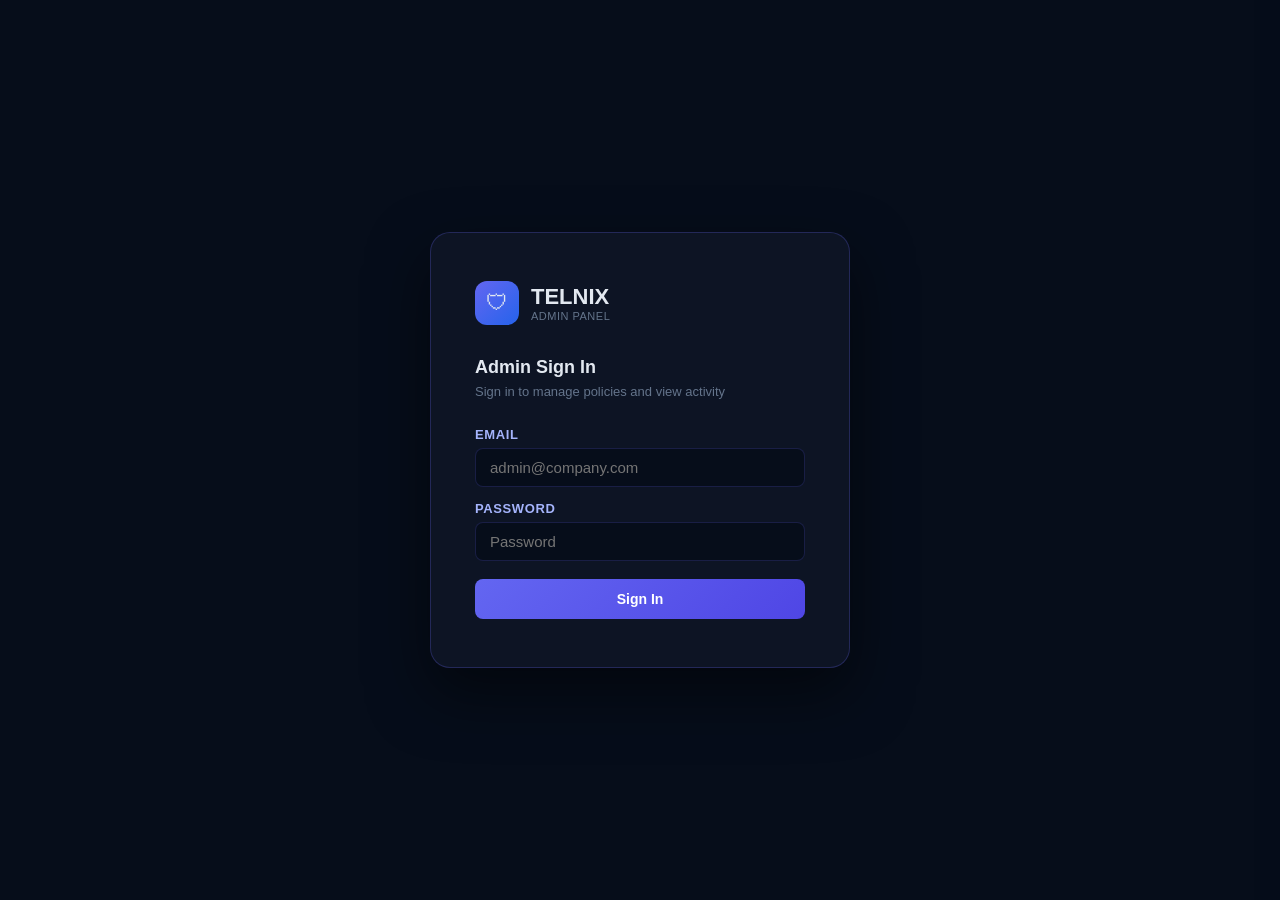
==== commit 47c99a0d: "threat protection  update" ====
--- a/index.html
+++ b/index.html
@@ -59,6 +59,7 @@
     <div class="nav" data-page="bypass">🔑 Bypass Codes</div>
     <div class="sb-section">Tools</div>
     <div class="nav" data-page="urltester">🔍 URL Tester</div>
+    <div class="nav" data-page="noise">🔇 Noise Filter</div>
     <div class="nav" data-page="config">⚙️ Configuration</div>
     <div class="sb-footer">
       <div class="sb-user" id="adm-email-lbl"></div>
@@ -95,17 +96,98 @@
         <div><div class="page-title">Activity Logs</div><div class="page-sub">All user browsing and download activity</div></div>
         <div style="display:flex;gap:8px">
           <button class="btn btn-ghost btn-sm" id="btn-logs-refresh">🔄 Refresh</button>
-          <button class="btn btn-success btn-sm" id="btn-export-csv">⬇ Export CSV</button>
-        </div>
-      </div>
-      <!-- Filter bar -->
-      <div style="display:flex;align-items:center;gap:8px;margin-bottom:8px;flex-wrap:wrap">
-        <div style="display:flex;align-items:center;gap:6px;background:#060d1a;border:1px solid rgba(99,102,241,.3);border-radius:8px;padding:6px 10px;flex:1;min-width:0">
+        </div>
+      </div>
+      <!-- Row 1: Search + Export CSV -->
+      <div style="display:flex;align-items:center;gap:8px;margin-bottom:10px">
+        <div style="display:flex;align-items:center;gap:6px;background:#060d1a;border:1px solid rgba(99,102,241,.3);border-radius:8px;padding:6px 10px;flex:1;max-width:25%">
           <span style="color:#64748b;font-size:13px;flex-shrink:0">🔍</span>
           <input type="text" id="log-search" placeholder="Search domain, user, URL..." style="background:transparent;border:none;outline:none;color:#e2e8f0;font-size:12px;width:100%;min-width:0;margin:0">
         </div>
-        <div style="position:relative">
-          <button id="btn-add-log-filter" style="background:rgba(99,102,241,.1);border:1px solid rgba(99,102,241,.3);color:#a5b4fc;border-radius:8px;padding:7px 14px;font-size:12px;font-weight:600;cursor:pointer;display:flex;align-items:center;gap:6px">＋ ADD FILTER</button>
+        <button class="btn btn-success btn-sm" id="btn-export-csv" style="margin-left:auto">⬇ Export CSV</button>
+      </div>
+      <!-- Row 2: Filter buttons -->
+      <div style="display:flex;align-items:center;gap:8px;margin-bottom:10px;flex-wrap:wrap;position:relative">
+        <!-- Action filter -->
+        <div class="log-filter-btn-wrap" style="position:relative">
+          <button class="log-filter-btn" id="fbtn-action" onclick="window._toggleFilterPanel('action')">Action <span id="fbtn-action-count"></span> ▾</button>
+          <div class="filter-panel" id="fpanel-action">
+            <div class="fp-title">Action</div>
+            <label class="fp-opt"><input type="checkbox" value="block"> 🔴 Block</label>
+            <label class="fp-opt"><input type="checkbox" value="warn">  🟡 Warn</label>
+            <label class="fp-opt"><input type="checkbox" value="allow"> 🟢 Allow</label>
+            <button class="fp-apply" onclick="window._applyFilter('action')">Apply</button>
+          </div>
+        </div>
+        <!-- User filter -->
+        <div class="log-filter-btn-wrap" style="position:relative">
+          <button class="log-filter-btn" id="fbtn-user" onclick="window._toggleFilterPanel('user')">User <span id="fbtn-user-count"></span> ▾</button>
+          <div class="filter-panel" id="fpanel-user" style="width:260px">
+            <div class="fp-title">User Email</div>
+            <input type="text" id="fp-user-search" placeholder="Search users..." style="margin-bottom:8px;font-size:12px;padding:7px 10px" oninput="window._filterUserOptions(this.value)">
+            <div id="fp-user-list" style="max-height:160px;overflow-y:auto;display:flex;flex-direction:column;gap:4px">
+              <div style="font-size:11px;color:#475569;padding:4px 0">Loading users...</div>
+            </div>
+            <button class="fp-apply" onclick="window._applyFilter('user')">Apply</button>
+          </div>
+        </div>
+        <!-- Threat filter -->
+        <div class="log-filter-btn-wrap" style="position:relative">
+          <button class="log-filter-btn" id="fbtn-threat" onclick="window._toggleFilterPanel('threat')">Threat <span id="fbtn-threat-count"></span> ▾</button>
+          <div class="filter-panel" id="fpanel-threat">
+            <div class="fp-title">Threat Level</div>
+            <label class="fp-opt"><input type="checkbox" value="malicious"> 🦠 Known Malicious</label>
+            <label class="fp-opt"><input type="checkbox" value="high">      🔴 High Risk (≥55)</label>
+            <label class="fp-opt"><input type="checkbox" value="medium">    🟡 Medium Risk (30–54)</label>
+            <button class="fp-apply" onclick="window._applyFilter('threat')">Apply</button>
+          </div>
+        </div>
+        <!-- Activity filter -->
+        <div class="log-filter-btn-wrap" style="position:relative">
+          <button class="log-filter-btn" id="fbtn-activity" onclick="window._toggleFilterPanel('activity')">Activity <span id="fbtn-activity-count"></span> ▾</button>
+          <div class="filter-panel" id="fpanel-activity">
+            <div class="fp-title">Activity Type</div>
+            <label class="fp-opt"><input type="checkbox" value="browse">   🌐 Browse</label>
+            <label class="fp-opt"><input type="checkbox" value="download"> 📥 Download</label>
+            <label class="fp-opt"><input type="checkbox" value="warn">     ⚠️ Warn Proceeded</label>
+            <button class="fp-apply" onclick="window._applyFilter('activity')">Apply</button>
+          </div>
+        </div>
+        <!-- Date Range button -->
+        <div class="log-filter-btn-wrap" style="position:relative;margin-left:auto">
+          <button class="log-filter-btn" id="fbtn-date" onclick="window._toggleFilterPanel('date')" style="background:rgba(16,185,129,.08);border-color:rgba(16,185,129,.3);color:#10b981">📅 Date Range <span id="fbtn-date-label"></span> ▾</button>
+          <div class="filter-panel" id="fpanel-date" style="width:320px;right:0;left:auto">
+            <div class="fp-title">Date Range</div>
+            <div style="display:flex;flex-direction:column;gap:4px;margin-bottom:10px">
+              <label class="fp-opt fp-radio"><input type="radio" name="datepreset" value="today">  📅 Today Only</label>
+              <label class="fp-opt fp-radio"><input type="radio" name="datepreset" value="last7">  📅 Last 7 Days</label>
+              <label class="fp-opt fp-radio"><input type="radio" name="datepreset" value="last30"> 📅 Last 30 Days</label>
+              <label class="fp-opt fp-radio"><input type="radio" name="datepreset" value="custom"> 📅 Custom Range</label>
+            </div>
+            <!-- Custom range calendar -->
+            <div id="custom-cal-wrap" style="display:none;border-top:1px solid rgba(255,255,255,.06);padding-top:10px">
+              <div id="cal-container" style="margin-bottom:10px"></div>
+              <div style="display:grid;grid-template-columns:1fr 1fr;gap:8px">
+                <div>
+                  <div style="font-size:10px;color:#64748b;margin-bottom:4px">FROM TIME</div>
+                  <input type="time" id="cal-from-time" value="00:00" style="font-size:11px;padding:5px 8px;margin:0;width:100%">
+                </div>
+                <div>
+                  <div style="font-size:10px;color:#64748b;margin-bottom:4px">TO TIME</div>
+                  <input type="time" id="cal-to-time" value="23:59" style="font-size:11px;padding:5px 8px;margin:0;width:100%">
+                </div>
+              </div>
+              <div id="cal-range-display" style="font-size:11px;color:#a5b4fc;margin-top:8px;min-height:16px;text-align:center"></div>
+            </div>
+            <button class="fp-apply" onclick="window._applyFilter('date')">Apply</button>
+          </div>
+        </div>
+      </div>
+      <!-- Active filter chips -->
+      <div id="log-filter-chips" style="display:flex;gap:6px;flex-wrap:wrap;margin-bottom:10px;min-height:0"></div>
+      <!-- old ADD FILTER placeholder kept for compatibility -->
+      <div style="display:none"><div id="log-filter-dd"></div></div>
+      <div style="position:relative">
           <div id="log-filter-dd" style="display:none;position:absolute;top:38px;left:0;background:#0d1424;border:1px solid rgba(99,102,241,.3);border-radius:12px;width:280px;z-index:500;box-shadow:0 8px 32px rgba(0,0,0,.6);overflow:hidden">
             <div style="padding:8px 0">
               <div style="padding:6px 14px;font-size:9px;font-weight:700;color:#475569;text-transform:uppercase;letter-spacing:.8px">Action</div>
@@ -154,10 +236,8 @@
               <div class="lf-item" data-lf-type="activity" data-lf-val="download" data-lf-label="Activity = Download">📥 Download</div>
             </div>
           </div>
-        </div>
-      </div>
-      <div id="log-filter-chips" style="display:flex;gap:6px;flex-wrap:wrap;margin-bottom:10px;min-height:0"></div>
-      <div class="tbl-wrap"><table><thead><tr><th>Time</th><th>User</th><th>Domain</th><th>Activity</th><th>Action</th><th>Category</th><th>🛡 Score</th><th>Policy</th><th></th></tr></thead>
+      </div>
+      <div class="tbl-wrap"><table><thead><tr><th>Time</th><th>User</th><th>Domain / Path</th><th>Activity</th><th>Action</th><th>Category</th><th>🛡 Score</th><th>Policy</th><th></th></tr></thead>
       <tbody id="logs-tb"><tr><td colspan="9" class="loading">Loading...</td></tr></tbody></table></div>
       <div id="log-pagination"></div>
     </div>
@@ -358,6 +438,41 @@
       </div>
     </div>
 
+    <!-- Noise Filter -->
+    <div class="page" id="page-noise">
+      <div class="page-header">
+        <div>
+          <div class="page-title">Noise Filter</div>
+          <div class="page-sub">Domains added here will be ignored by the XHR interceptor — no logs generated for requests to these domains</div>
+        </div>
+        <button class="btn btn-success btn-sm" id="btn-push-noise">☁ Push to Users</button>
+      </div>
+      <div class="alert" id="noise-alert"></div>
+      <div class="card">
+        <div class="card-title">Add Domain to Noise Filter</div>
+        <div style="display:flex;gap:10px;align-items:flex-end">
+          <div style="flex:1">
+            <label>Domain (e.g. usercentrics.eu — all subdomains are also filtered)</label>
+            <input type="text" id="noise-input" placeholder="example.com" style="margin:0" onkeydown="if(event.key==='Enter')window._addNoise()">
+          </div>
+          <button class="btn btn-primary" onclick="window._addNoise()" style="margin-bottom:0;flex-shrink:0">+ Add</button>
+        </div>
+      </div>
+      <div class="card">
+        <div class="card-title">Custom Noise Domains <span id="noise-count" style="font-size:11px;color:#64748b;font-weight:400"></span></div>
+        <div id="noise-list"><div class="loading">No custom domains added yet</div></div>
+      </div>
+      <div class="card" style="background:rgba(99,102,241,.04);border-color:rgba(99,102,241,.15)">
+        <div class="card-title" style="color:#64748b;font-size:12px">Built-in noise domains (always filtered, not editable)</div>
+        <div style="font-size:11px;color:#475569;font-family:monospace;line-height:2">
+          google.com · gstatic.com · googleapis.com · doubleclick.net · facebook.com · fbcdn.net ·
+          akamaized.net · cloudfront.net · fastly.net · cloudflare.com · youtube.com · ytimg.com ·
+          microsoft.com · amazon.com · amazonaws.com · twitter.com · apple.com · icloud.com ·
+          supabase.co · github.io · github.com
+        </div>
+      </div>
+    </div>
+
     <!-- Configuration -->
     <div class="page" id="page-config">
       <div class="page-header">
@@ -373,6 +488,14 @@
             <label>Google Safe Browsing API Key <span style="color:#475569;font-weight:400;text-transform:none">(optional — enables live malware/phishing detection)</span></label>
             <input type="password" id="cfg-gsb-key" placeholder="AIza...">
             <div style="font-size:10px;color:#475569;margin-top:-8px;margin-bottom:8px">Get a free key at <a href="https://console.cloud.google.com" target="_blank" style="color:#818cf8">console.cloud.google.com</a> → Enable Safe Browsing API</div>
+          </div>
+          <div>
+            <label style="display:flex;align-items:center;gap:8px">
+              <input type="checkbox" id="cfg-urlhaus-enabled" checked style="width:auto;margin:0">
+              <span>Enable URLhaus Reputation Check <span style="color:#475569;font-weight:400;text-transform:none">(recommended)</span></span>
+            </label>
+            <div style="font-size:10px;color:#475569;margin-top:6px;margin-bottom:8px">URLhaus by abuse.ch does not need an API key. The extension can check it in parallel with Google Safe Browsing.</div>
+            <input type="text" id="cfg-urlhaus-api-url" placeholder="https://urlhaus-api.abuse.ch/v1/url/">
           </div>
           <div><label>Bypass Mode</label>
             <select id="cfg-bypass-mode" style="margin:0">
--- a/css/styles.css
+++ b/css/styles.css
@@ -1,40 +1,76 @@
 *,*::before,*::after{margin:0;padding:0;box-sizing:border-box}
-body{background:#060d1a;font-family:-apple-system,BlinkMacSystemFont,"Segoe UI",Arial,sans-serif;color:#e2e8f0;min-height:100vh;font-size:14px}
+body{background:#060d1a;font-family:-apple-system,BlinkMacSystemFont,"Segoe UI",Arial,sans-serif;color:#e2e8f0;min-height:100vh;font-size:16px}
 #login-screen{display:flex;align-items:center;justify-content:center;min-height:100vh}
 .login-card{background:#0d1424;border:1px solid rgba(99,102,241,.25);border-radius:20px;padding:48px 44px;width:420px;box-shadow:0 25px 60px rgba(0,0,0,.5)}
 .logo-row{display:flex;align-items:center;gap:12px;margin-bottom:32px}
 .logo-icon{width:44px;height:44px;background:linear-gradient(135deg,#6366f1,#2563eb);border-radius:12px;display:flex;align-items:center;justify-content:center;font-size:22px}
 .logo-name{font-size:22px;font-weight:800}.logo-sub{font-size:11px;color:#64748b;letter-spacing:.5px}
 h2{font-size:18px;font-weight:700;margin-bottom:6px}.sub{font-size:13px;color:#64748b;margin-bottom:28px}
-label{display:block;font-size:11px;color:#94a3b8;text-transform:uppercase;letter-spacing:.6px;margin-bottom:6px}
-input,select,textarea{width:100%;padding:10px 14px;background:#060d1a;border:1.5px solid rgba(99,102,241,.2);border-radius:8px;color:#e2e8f0;font-size:13px;outline:none;transition:border-color .15s;margin-bottom:14px;font-family:inherit}
+label{display:block;font-size:13px;color:#a5b4fc;text-transform:uppercase;letter-spacing:.6px;margin-bottom:6px;font-weight:700}
+input,select,textarea{width:100%;padding:10px 14px;background:#060d1a;border:1.5px solid rgba(99,102,241,.2);border-radius:8px;color:#e2e8f0;font-size:15px;outline:none;transition:border-color .15s;margin-bottom:14px;font-family:inherit}
 input:focus,select:focus,textarea:focus{border-color:rgba(99,102,241,.6)}
 textarea{resize:vertical;min-height:80px;line-height:1.6}
-.btn{padding:9px 18px;border-radius:8px;font-size:13px;font-weight:600;cursor:pointer;border:none;transition:opacity .15s;display:inline-flex;align-items:center;gap:6px;font-family:inherit}
+.btn{padding:9px 18px;border-radius:8px;font-size:15px;font-weight:700;cursor:pointer;border:none;transition:opacity .15s;display:inline-flex;align-items:center;gap:6px;font-family:inherit}
 .btn:hover{opacity:.88}.btn:disabled{opacity:.5;cursor:not-allowed}
 .btn-primary{background:linear-gradient(135deg,#6366f1,#4f46e5);color:#fff}
 .btn-danger{background:rgba(239,68,68,.12);border:1px solid rgba(239,68,68,.3);color:#f87171}
 .btn-success{background:rgba(16,185,129,.1);border:1px solid rgba(16,185,129,.3);color:#10b981}
 .btn-ghost{background:transparent;border:1px solid rgba(255,255,255,.1);color:#94a3b8}
-.btn-sm{padding:5px 12px;font-size:11px}
+.btn-sm{padding:5px 12px;font-size:13px}
 .btn-full{width:100%;padding:12px;font-size:14px;font-weight:700;margin-top:4px;justify-content:center}
 .err{background:rgba(239,68,68,.08);border:1px solid rgba(239,68,68,.25);border-radius:8px;padding:10px 14px;font-size:13px;color:#f87171;margin-top:12px;display:none}
 #app{display:none;flex-direction:row;min-height:100vh}
 .sidebar{width:230px;background:#080f1e;border-right:1px solid rgba(255,255,255,.06);padding:20px 0;flex-shrink:0;display:flex;flex-direction:column;position:sticky;top:0;height:100vh;overflow-y:auto}
-.sb-logo{padding:0 18px 18px;border-bottom:1px solid rgba(255,255,255,.06);margin-bottom:10px;display:flex;align-items:center;gap:10px}
+.sb-logo{padding:0 14px 18px;border-bottom:1px solid rgba(255,255,255,.06);margin-bottom:10px;display:flex;align-items:center;justify-content:space-between;gap:10px}
+.sb-logo-brand{display:flex;align-items:center;gap:10px;min-width:0}
 .sb-logo .logo-icon{width:36px;height:36px;font-size:18px}.sb-logo .logo-name{font-size:18px;font-weight:800}
+.theme-toggle{width:54px;height:24px;border-radius:999px;border:1px solid rgba(255,255,255,.12);background:linear-gradient(180deg,rgba(255,255,255,.06),rgba(255,255,255,.02));display:flex;align-items:center;justify-content:space-between;padding:0 7px;color:#94a3b8;cursor:pointer;flex-shrink:0;transition:background .18s,border-color .18s,color .18s,box-shadow .18s;box-shadow:inset 0 0 0 1px rgba(0,0,0,.08);position:relative;overflow:hidden}
+.theme-toggle:hover{border-color:rgba(99,102,241,.35);background:linear-gradient(180deg,rgba(99,102,241,.12),rgba(99,102,241,.06));color:#e2e8f0;box-shadow:0 0 0 3px rgba(99,102,241,.08)}
+.theme-toggle:focus-visible{outline:none;box-shadow:0 0 0 3px rgba(99,102,241,.14)}
+.theme-toggle-thumb{position:absolute;top:2px;left:2px;width:18px;height:18px;border-radius:999px;background:linear-gradient(180deg,#ffffff,#dbe5ff);box-shadow:0 1px 4px rgba(0,0,0,.22);transition:transform .2s ease, background .18s ease}
+.theme-toggle.is-light .theme-toggle-thumb{transform:translateX(30px);background:linear-gradient(180deg,#fff7d1,#ffd76a)}
+.theme-icon{font-size:12px;line-height:1;transition:opacity .15s,color .15s;position:relative;z-index:1}
 .sb-section{font-size:9px;color:#374151;text-transform:uppercase;letter-spacing:.8px;padding:14px 18px 4px;font-weight:700}
-.nav{padding:8px 12px;font-size:13px;color:#64748b;cursor:pointer;transition:all .15s;display:flex;align-items:center;gap:8px;margin:1px 6px;border-radius:8px;user-select:none}
+.nav{padding:8px 12px;font-size:15px;color:#7b8aa0;cursor:pointer;transition:all .15s;display:flex;align-items:center;gap:8px;margin:1px 6px;border-radius:8px;user-select:none;text-decoration:none}
 .nav:hover{color:#e2e8f0;background:rgba(255,255,255,.04)}.nav.active{color:#a5b4fc;background:rgba(99,102,241,.12)}
 .sb-footer{margin-top:auto;padding:14px 16px;border-top:1px solid rgba(255,255,255,.06)}
 .sb-user{font-size:12px;color:#94a3b8;margin-bottom:8px;word-break:break-all}
 .main{flex:1;overflow-y:auto;padding:28px 32px}
+.toolbar-search{display:flex;align-items:center;gap:8px;background:#060d1a;border:1px solid rgba(99,102,241,.3);border-radius:8px;padding:7px 12px;flex:1}
+.toolbar-search.compact{padding:6px 10px}
+.toolbar-search-icon{color:#64748b;font-size:13px;flex-shrink:0}
+.toolbar-search-input{background:transparent !important;border:none !important;outline:none !important;color:#e2e8f0 !important;font-size:14px;width:100%;min-width:0;margin:0 !important;padding:0 !important}
+.toolbar-search-input.policy{font-size:15px}
+.soft-count{font-size:14px;color:#94a3b8;background:rgba(255,255,255,.04);border:1px solid rgba(255,255,255,.08);border-radius:20px;padding:5px 14px;white-space:nowrap;font-weight:600}
+.pol-group-head{background:#0a1120;border-radius:10px}
+.pol-group-subhead{background:rgba(255,255,255,.02);border-bottom:1px solid rgba(255,255,255,.04)}
+.surface-menu{background:#0d1424;border:1px solid rgba(99,102,241,.3);border-radius:10px;box-shadow:0 8px 32px rgba(0,0,0,.7);overflow:hidden}
+.surface-menu.soft{border-radius:12px}
+.search-chip-input{display:flex;flex-wrap:wrap;gap:4px;align-items:center;padding:6px 10px;background:#060d1a;border:1.5px solid rgba(99,102,241,.2);border-radius:8px;min-height:38px;cursor:text;transition:border-color .15s}
+.search-chip-field{color:#e2e8f0}
+.search-chip-dd{display:none;position:absolute;top:calc(100% + 4px);left:0;right:0;background:#0d1424;border:1px solid rgba(99,102,241,.3);border-radius:10px;max-height:200px;overflow-y:auto;z-index:9999;box-shadow:0 8px 32px rgba(0,0,0,.6)}
+.search-chip{display:inline-flex;align-items:center;gap:4px;padding:2px 8px;border-radius:12px;font-size:11px;font-weight:600;background:rgba(99,102,241,.15);color:#a5b4fc;border:1px solid rgba(99,102,241,.3)}
+.policy-source-panel,.policy-schedule-panel{background:#0a1120;border:1px solid rgba(255,255,255,.06);border-radius:12px;padding:16px;margin-bottom:16px;box-shadow:inset 0 1px 0 rgba(255,255,255,.02)}
+.policy-schedule-panel{border-radius:10px;padding:14px;margin-bottom:14px}
+.policy-board-shell{background:#0d1424;border:1px solid rgba(255,255,255,.08);border-radius:18px;padding:14px 14px 6px;box-shadow:0 18px 40px rgba(2,6,23,.28);margin-top:8px}
+.policy-board-shell #pol-con{min-height:120px}
+.noise-domain-row{display:flex;align-items:center;justify-content:space-between;padding:10px 14px;background:#060d1a;border:1px solid rgba(255,255,255,.06);border-radius:8px;margin-bottom:6px}
+.category-exclusions-panel{background:#180d12;border:1px solid rgba(239,68,68,.34);border-radius:10px;padding:14px;margin-bottom:14px;box-shadow:inset 0 1px 0 rgba(255,255,255,.02)}
+.inv-panel-head{display:flex;justify-content:space-between;align-items:center;padding:18px 20px;border-bottom:1px solid rgba(255,255,255,.06);position:sticky;top:0;background:#0b1120;z-index:2}
+.inv-panel-title{font-size:14px;font-weight:800;color:#e2e8f0}
+#inv-close{background:rgba(239,68,68,.08);border:1px solid rgba(239,68,68,.2);color:#f87171;border-radius:8px;padding:6px 12px;font-size:12px;cursor:pointer;font-weight:700}
+.tester-card{border-radius:10px;padding:10px 14px;margin-bottom:6px}
+.tester-card.dark{background:#0d1424;border:1px solid rgba(255,255,255,.06)}
+.stat-chip{display:inline-flex;align-items:center;gap:6px;padding:7px 12px;border-radius:999px;border:1px solid transparent;font-size:12px;font-weight:700;line-height:1}
+.stat-chip-click{transition:transform .12s ease,box-shadow .12s ease,border-color .12s ease}
+.stat-chip-click:hover{transform:translateY(-1px);box-shadow:0 6px 16px rgba(15,23,42,.16);border-color:rgba(255,255,255,.1)}
+.stat-chip-active{border-color:currentColor;box-shadow:0 0 0 3px rgba(99,102,241,.08)}
 .page{display:none}.page.active{display:block}
 .page-header{display:flex;align-items:flex-start;justify-content:space-between;margin-bottom:24px;flex-wrap:wrap;gap:12px}
-.page-title{font-size:22px;font-weight:800;color:#e2e8f0;margin-bottom:4px}
-.page-sub{font-size:13px;color:#64748b}
+.page-title{font-size:24px;font-weight:700;color:#e2e8f0;margin-bottom:4px}
+.page-sub{font-size:15px;color:#94a3b8}
 .card{background:#0d1424;border:1px solid rgba(255,255,255,.08);border-radius:14px;padding:22px;margin-bottom:16px}
-.card-title{font-size:14px;font-weight:700;color:#e2e8f0;margin-bottom:16px}
+.card-title{font-size:16px;font-weight:500;color:#e2e8f0;margin-bottom:16px}
 .stats{display:grid;grid-template-columns:repeat(6,1fr);gap:10px;margin-bottom:24px}
 .stat{background:#0d1424;border:1px solid rgba(255,255,255,.08);border-radius:12px;padding:16px}
 .dash-stat{cursor:pointer;transition:transform .1s,box-shadow .1s}
@@ -44,10 +80,10 @@
 .stat-hint{font-size:9px;color:rgba(255,255,255,.2);margin-top:4px;letter-spacing:.3px}
 .tbl-wrap{overflow-x:auto;border-radius:10px;border:1px solid rgba(255,255,255,.08)}
 table{width:100%;border-collapse:collapse}
-th{background:#0d1424;padding:10px 14px;font-size:11px;color:#64748b;text-transform:uppercase;letter-spacing:.5px;text-align:left;border-bottom:1px solid rgba(255,255,255,.08);white-space:nowrap}
-td{padding:10px 14px;font-size:12px;color:#e2e8f0;border-bottom:1px solid rgba(255,255,255,.04);vertical-align:middle}
+th{background:#0d1424;padding:10px 14px;font-size:13px;color:#a5b4fc;text-transform:uppercase;letter-spacing:.5px;text-align:left;border-bottom:1px solid rgba(255,255,255,.08);white-space:nowrap;font-weight:450}
+td{padding:10px 14px;font-size:14px;color:#e2e8f0;border-bottom:1px solid rgba(255,255,255,.04);vertical-align:middle}
 tr:last-child td{border-bottom:none}tr:hover td{background:rgba(255,255,255,.02)}
-.loading{color:#64748b;font-size:13px;padding:40px;text-align:center}
+.loading{color:#94a3b8;font-size:15px;padding:40px;text-align:center}
 .alert{padding:10px 14px;border-radius:8px;font-size:13px;margin-bottom:14px;display:none}
 .alert-s{background:rgba(16,185,129,.08);border:1px solid rgba(16,185,129,.2);color:#10b981}
 .alert-e{background:rgba(239,68,68,.08);border:1px solid rgba(239,68,68,.2);color:#f87171}
@@ -57,16 +93,18 @@
 .badge-allow{background:rgba(16,185,129,.12);color:#10b981}
 .badge-browse{background:rgba(96,165,250,.12);color:#60a5fa}
 .badge-download{background:rgba(245,158,11,.12);color:#fbbf24}
+.badge-upload{background:rgba(34,197,94,.12);color:#22c55e}
 .modal-bg{display:none;position:fixed;inset:0;background:rgba(0,0,0,.75);z-index:1000;align-items:center;justify-content:center;overflow-y:auto;padding:20px}
 .modal-bg.open{display:flex}
 .modal{background:#0d1424;border:1px solid rgba(99,102,241,.3);border-radius:16px;padding:28px;width:660px;max-width:96vw;max-height:90vh;overflow-y:auto}
-.modal-sm{width:420px}.modal-title{font-size:16px;font-weight:800;color:#e2e8f0;margin-bottom:20px}
+.modal-sm{width:420px}.modal-title{font-size:18px;font-weight:900;color:#e2e8f0;margin-bottom:20px}
 .modal-footer{display:flex;gap:10px;justify-content:flex-end;margin-top:20px;padding-top:16px;border-top:1px solid rgba(255,255,255,.06)}
 .grid2{display:grid;grid-template-columns:1fr 1fr;gap:12px}
 .type-cards{display:grid;grid-template-columns:repeat(4,1fr);gap:8px;margin-bottom:16px}
-.pm-type-card{padding:10px;border-radius:10px;border:1.5px solid rgba(255,255,255,.07);cursor:pointer;text-align:center;transition:.1s}
-.pm-type-card.sel{border-color:rgba(99,102,241,.5);background:rgba(99,102,241,.08)}
-.type-card-icon{font-size:18px;margin-bottom:3px}.type-card-name{font-size:11px;font-weight:700;color:#e2e8f0}
+.pm-type-card{padding:12px 10px;border-radius:12px;border:1.5px solid rgba(255,255,255,.08);cursor:pointer;text-align:center;transition:.14s;background:linear-gradient(180deg,rgba(255,255,255,.02),rgba(255,255,255,.01));box-shadow:inset 0 1px 0 rgba(255,255,255,.02)}
+.pm-type-card:hover{border-color:rgba(99,102,241,.28);background:rgba(99,102,241,.05);transform:translateY(-1px)}
+.pm-type-card.sel{border-color:rgba(99,102,241,.5);background:rgba(99,102,241,.08);box-shadow:0 10px 24px rgba(79,70,229,.16)}
+.type-card-icon{width:34px;height:34px;margin:0 auto 8px;border-radius:10px;display:flex;align-items:center;justify-content:center;font-size:18px;background:rgba(99,102,241,.12);color:#c7d2fe;border:1px solid rgba(99,102,241,.18)}.type-card-name{font-size:11px;font-weight:700;color:#e2e8f0}
 .type-card-sub{font-size:9px;color:#64748b;margin-top:1px}
 .action-btns,.act-btns{display:flex;gap:8px;margin-bottom:14px}
 .abtn{flex:1;padding:9px;border-radius:8px;border:1.5px solid rgba(255,255,255,.08);cursor:pointer;text-align:center;font-size:12px;font-weight:700;transition:.1s;background:transparent;color:#94a3b8;font-family:inherit}
@@ -83,9 +121,34 @@
 .cat-item input[type=checkbox]{width:14px;height:14px;accent-color:#6366f1;cursor:pointer;margin:0;flex-shrink:0}
 .pol-group{background:#0a1120;border:1px solid rgba(255,255,255,.06);border-radius:12px;margin-bottom:14px}
 .pol-group-hdr{display:flex;align-items:center;gap:10px;padding:12px 16px}
-.pol-group-name{font-size:13px;font-weight:700;color:#a5b4fc;flex:1}
+.pol-group-name{font-size:15px;font-weight:800;color:#a5b4fc;flex:1}
 .pol-row{display:grid;grid-template-columns:1fr auto auto auto auto auto auto auto;gap:8px;align-items:center;padding:10px 16px;border-top:1px solid rgba(255,255,255,.04)}
-.pol-name{font-size:13px;font-weight:600;color:#e2e8f0}
+.pol-name{font-size:15px;font-weight:700;color:#e2e8f0}
+.pol-group-wrap table{border-collapse:separate !important;border-spacing:0 4px}
+.pol-group-head td,.pol-group-subhead th{border-left:1px solid rgba(255,255,255,.06);border-right:1px solid rgba(255,255,255,.06)}
+.pol-group-head td{background:#0f1729;border-top:1px solid rgba(255,255,255,.06);border-bottom:1px solid rgba(255,255,255,.06);box-shadow:0 10px 24px rgba(2,6,23,.18)}
+.pol-group-subhead th{background:rgba(255,255,255,.03);border-top:1px solid rgba(255,255,255,.04);border-bottom:1px solid rgba(255,255,255,.04)}
+.pol-group-subhead th{font-size:11px !important;color:#374151 !important;text-align:left !important;padding:8px !important;font-weight:650 !important}
+.pol-group-head td:first-child,.pol-group-subhead th:first-child{border-top-left-radius:10px;border-bottom-left-radius:10px}
+.pol-group-head td:last-child,.pol-group-subhead th:last-child{border-top-right-radius:10px;border-bottom-right-radius:10px}
+.pol-tr td{background:#0d1424;border-top:1px solid rgba(255,255,255,.06);border-bottom:1px solid rgba(255,255,255,.06);transition:background .14s ease,border-color .14s ease,box-shadow .14s ease;padding-top:8px;padding-bottom:8px}
+.pol-tr td{font-weight:400 !important;font-size:12px !important;color:#e2e8f0 !important}
+.pol-tr td:first-child{border-left:1px solid rgba(255,255,255,.06);border-top-left-radius:10px;border-bottom-left-radius:10px}
+.pol-tr td:last-child{border-right:1px solid rgba(255,255,255,.06);border-top-right-radius:10px;border-bottom-right-radius:10px}
+.pol-tr:hover td{background:#111a2e;border-color:rgba(99,102,241,.18)}
+.pol-cond-text{color:#64748b}
+.pol-menu-btn{width:32px;height:32px;border-radius:10px;border:1px solid rgba(255,255,255,.08);background:#111827;color:#cbd5e1;display:inline-flex;align-items:center;justify-content:center;cursor:pointer;transition:background .14s ease,border-color .14s ease,color .14s ease,box-shadow .14s ease}
+.pol-menu-btn:hover{background:#172036;border-color:rgba(99,102,241,.28);color:#ffffff;box-shadow:0 8px 18px rgba(2,6,23,.22)}
+.pol-dd-item{padding:11px 14px;font-size:12px;color:#cbd5e1;cursor:pointer;transition:background .12s ease,color .12s ease;border-bottom:1px solid rgba(255,255,255,.05)}
+.pol-dd-item:last-child{border-bottom:none}
+.pol-dd-item:hover{background:rgba(99,102,241,.12);color:#ffffff}
+.pol-dd-item.pol-dd-danger{color:#fca5a5}
+.pol-dd-item.pol-dd-danger:hover{background:rgba(239,68,68,.12);color:#fecaca}
+.pol-dd-item.pol-dd-disabled{color:#475569;cursor:not-allowed;background:transparent}
+.pol-dd-sep{height:1px;background:rgba(255,255,255,.06)}
+.place-opt{background:#0d1424;box-shadow:inset 0 1px 0 rgba(255,255,255,.02)}
+.place-opt:hover{border-color:rgba(99,102,241,.3) !important;background:rgba(99,102,241,.05)}
+.place-opt.sel{box-shadow:0 10px 24px rgba(79,70,229,.14)}
 .toggle{width:38px;height:22px;border-radius:11px;position:relative;cursor:pointer;border:none;flex-shrink:0;transition:background .2s;background:#1e293b}
 .toggle.on{background:#6366f1}
 .toggle::after{content:"";position:absolute;top:3px;left:3px;width:16px;height:16px;border-radius:50%;background:#fff;transition:left .2s}
@@ -105,3 +168,197 @@
 #inv-panel{position:fixed;top:0;right:-520px;width:480px;max-width:95vw;height:100vh;background:#0b1120;border-left:1px solid rgba(99,102,241,.3);z-index:2001;overflow-y:auto;transition:right .25s cubic-bezier(.4,0,.2,1);box-shadow:-6px 0 40px rgba(0,0,0,.6)}
 #inv-panel.open{right:0}
 @keyframes pulse{0%,100%{opacity:1}50%{opacity:.4}}
+
+/* ── Log filter buttons ──────────────────────────────────────────────────── */
+.log-filter-btn {
+  padding: 7px 14px;
+  background: rgba(30,41,59,.6);
+  border: 1px solid rgba(255,255,255,.1);
+  border-radius: 8px;
+  color: #94a3b8;
+  font-size: 12px;
+  font-weight: 600;
+  cursor: pointer;
+  transition: all .15s;
+  white-space: nowrap;
+}
+.log-filter-btn:hover { background: rgba(99,102,241,.1); border-color: rgba(99,102,241,.3); color: #a5b4fc; }
+.log-filter-btn.active { background: rgba(99,102,241,.15); border-color: rgba(99,102,241,.5); color: #a5b4fc; }
+
+.filter-panel {
+  display: none;
+  position: absolute;
+  top: 38px;
+  left: 0;
+  background: #0d1424;
+  border: 1px solid rgba(99,102,241,.3);
+  border-radius: 12px;
+  width: 220px;
+  z-index: 600;
+  box-shadow: 0 12px 40px rgba(0,0,0,.7);
+  padding: 12px;
+}
+.filter-panel.open { display: block; }
+
+.fp-title {
+  font-size: 10px;
+  font-weight: 700;
+  color: #475569;
+  text-transform: uppercase;
+  letter-spacing: .8px;
+  margin-bottom: 10px;
+}
+.fp-opt {
+  display: flex;
+  align-items: center;
+  gap: 8px;
+  padding: 7px 8px;
+  border-radius: 7px;
+  font-size: 12px;
+  color: #94a3b8;
+  cursor: pointer;
+  transition: background .1s;
+  margin-bottom: 2px;
+}
+.fp-opt:hover { background: rgba(255,255,255,.05); color: #e2e8f0; }
+.fp-opt input[type=checkbox], .fp-opt input[type=radio] {
+  width: 14px; height: 14px;
+  accent-color: #6366f1;
+  cursor: pointer;
+  flex-shrink: 0;
+  margin: 0;
+}
+.fp-apply {
+  width: 100%;
+  margin-top: 10px;
+  padding: 8px;
+  background: linear-gradient(135deg,#6366f1,#4f46e5);
+  border: none;
+  border-radius: 8px;
+  color: #fff;
+  font-size: 12px;
+  font-weight: 700;
+  cursor: pointer;
+  transition: opacity .15s;
+}
+.fp-apply:hover { opacity: .88; }
+
+/* Calendar */
+.cal-grid { display: grid; grid-template-columns: repeat(7,1fr); gap: 2px; margin-top: 6px; }
+.cal-header { display: flex; align-items: center; justify-content: space-between; margin-bottom: 8px; }
+.cal-month { font-size: 13px; font-weight: 700; color: #e2e8f0; }
+.cal-nav { background: none; border: 1px solid rgba(255,255,255,.1); color: #94a3b8; border-radius: 6px; width: 26px; height: 26px; cursor: pointer; font-size: 14px; display: flex; align-items: center; justify-content: center; }
+.cal-nav:hover { background: rgba(255,255,255,.06); }
+.cal-day-hdr { font-size: 9px; color: #475569; text-align: center; padding: 2px 0; font-weight: 700; }
+.cal-day {
+  aspect-ratio: 1;
+  display: flex; align-items: center; justify-content: center;
+  font-size: 11px; color: #94a3b8;
+  border-radius: 6px;
+  cursor: pointer;
+  transition: all .1s;
+}
+.cal-day:hover { background: rgba(99,102,241,.2); color: #e2e8f0; }
+.cal-day.today { border: 1px solid rgba(99,102,241,.4); color: #a5b4fc; }
+.cal-day.selected-start, .cal-day.selected-end { background: #6366f1 !important; color: #fff !important; font-weight: 700; }
+.cal-day.in-range { background: rgba(99,102,241,.15); color: #c7d2fe; }
+.cal-day.other-month { opacity: .3; }
+.cal-day.empty { cursor: default; }
+
+body.light-theme{background:#e5ebf3;color:#142033}
+body.light-theme .sidebar{background:#f7f9fe;border-right:1px solid rgba(15,23,42,.08)}
+body.light-theme .sb-logo{border-bottom-color:rgba(15,23,42,.08)}
+body.light-theme .sb-section{color:#8a97ab}
+body.light-theme .nav{color:#536277}
+body.light-theme .nav:hover{color:#142033;background:rgba(79,70,229,.06)}
+body.light-theme .nav.active{color:#2f3fbd;background:rgba(99,102,241,.12)}
+body.light-theme .theme-toggle{border-color:rgba(15,23,42,.12);background:linear-gradient(180deg,rgba(15,23,42,.05),rgba(15,23,42,.02));color:#536277;box-shadow:none}
+body.light-theme .theme-toggle:hover{border-color:rgba(99,102,241,.35);background:linear-gradient(180deg,rgba(99,102,241,.14),rgba(99,102,241,.06));color:#142033}
+body.light-theme .theme-toggle-thumb{box-shadow:0 1px 4px rgba(15,23,42,.16)}
+body.light-theme .sb-footer{border-top-color:rgba(15,23,42,.08)}
+body.light-theme .sb-user{color:#536277}
+body.light-theme .main{background:#e5ebf3}
+body.light-theme .page-title,
+body.light-theme .card-title,
+body.light-theme .modal-title,
+body.light-theme .pol-name,
+body.light-theme th,
+body.light-theme td,
+body.light-theme .type-card-name{color:#142033 !important}
+body.light-theme .page-sub,
+body.light-theme .stat-lbl,
+body.light-theme .loading,
+body.light-theme .sub,
+body.light-theme .filter-chip-x,
+body.light-theme .fp-title,
+body.light-theme .cal-day-hdr,
+body.light-theme .type-card-sub,
+body.light-theme .pol-cond-text{color:#526173 !important}
+body.light-theme .card,
+body.light-theme .stat,
+body.light-theme .modal,
+body.light-theme th,
+body.light-theme .filter-panel,
+body.light-theme .pol-group,
+body.light-theme .tbl-wrap{background:#f8fafc !important;border-color:rgba(15,23,42,.08) !important}
+body.light-theme tr:hover td{background:rgba(15,23,42,.025) !important}
+body.light-theme td{border-bottom-color:rgba(15,23,42,.06) !important}
+body.light-theme input,
+body.light-theme select,
+body.light-theme textarea{background:#fbfcfe !important;border-color:rgba(99,102,241,.16) !important;color:#142033 !important}
+body.light-theme input::placeholder,
+body.light-theme textarea::placeholder{color:#94a3b8}
+body.light-theme .btn-ghost{border-color:rgba(15,23,42,.12);color:#536277}
+body.light-theme .chip-wrap,
+body.light-theme .cat-list{background:#f8faff !important;border-color:rgba(15,23,42,.08) !important}
+body.light-theme .toggle{background:#f1b8bc}
+body.light-theme .toggle.on{background:#22c55e}
+body.light-theme #inv-panel{background:#ffffff;border-left-color:rgba(15,23,42,.08)}
+body.light-theme .log-filter-btn{background:#ffffff;border-color:rgba(15,23,42,.12);color:#536277}
+body.light-theme .log-filter-btn:hover,
+body.light-theme .log-filter-btn.active{color:#2f3fbd}
+body.light-theme .toolbar-search{background:#f2f5fa;border-color:rgba(15,23,42,.1)}
+body.light-theme .toolbar-search-icon{color:#7b8798}
+body.light-theme .toolbar-search-input{color:#142033 !important}
+body.light-theme .soft-count{color:#465569;background:rgba(255,255,255,.6);border-color:rgba(15,23,42,.1)}
+body.light-theme .pol-group-head{background:#eef2f7}
+body.light-theme .pol-group-subhead{background:#f6f8fb;border-bottom-color:rgba(15,23,42,.06)}
+body.light-theme .surface-menu{background:#f8fafc;border-color:rgba(15,23,42,.1);box-shadow:0 12px 28px rgba(15,23,42,.12)}
+body.light-theme .search-chip-input{background:#f2f5fa;border-color:rgba(15,23,42,.1)}
+body.light-theme .search-chip-dd{background:#f8fafc;border-color:rgba(15,23,42,.1);box-shadow:0 12px 28px rgba(15,23,42,.12)}
+body.light-theme .search-chip-field{color:#142033}
+body.light-theme .policy-source-panel,
+body.light-theme .policy-schedule-panel{background:#f8fbff;border-color:rgba(15,23,42,.1);box-shadow:0 12px 28px rgba(15,23,42,.06)}
+body.light-theme .policy-board-shell{background:#edf3fb;border-color:rgba(15,23,42,.08);box-shadow:0 14px 34px rgba(15,23,42,.06)}
+body.light-theme .noise-domain-row{background:#ffffff;border-color:rgba(15,23,42,.08);box-shadow:0 8px 18px rgba(15,23,42,.05)}
+body.light-theme .category-exclusions-panel{background:#fff1f2;border-color:rgba(239,68,68,.32);box-shadow:0 10px 24px rgba(239,68,68,.1)}
+body.light-theme .inv-panel-head{background:#f8fbff;border-bottom-color:rgba(15,23,42,.08)}
+body.light-theme .inv-panel-title{color:#142033}
+body.light-theme #inv-close{background:#fff1f2;border-color:rgba(239,68,68,.24);color:#b91c1c}
+body.light-theme #inv-content{color:#142033}
+body.light-theme #ug-member-chips,
+body.light-theme #ug-member-dd{background:#ffffff !important;border-color:rgba(15,23,42,.1) !important;box-shadow:0 8px 18px rgba(15,23,42,.05)}
+body.light-theme #custom-cal-wrap{border-top-color:rgba(15,23,42,.08) !important}
+body.light-theme #fp-user-list .fp-opt{color:#334155}
+body.light-theme #fp-user-list .fp-opt:hover{background:#eef3ff;color:#142033}
+body.light-theme .pm-type-card{background:#ffffff;border-color:rgba(15,23,42,.1);box-shadow:0 8px 18px rgba(15,23,42,.05)}
+body.light-theme .pm-type-card:hover{background:#f4f7ff;border-color:rgba(79,70,229,.26)}
+body.light-theme .pm-type-card.sel{background:#eef2ff;border-color:rgba(79,70,229,.36);box-shadow:0 12px 24px rgba(79,70,229,.12)}
+body.light-theme .type-card-icon{background:rgba(79,70,229,.09);color:#3746c8;border-color:rgba(79,70,229,.14)}
+body.light-theme .pol-group-wrap table{border-spacing:0 6px}
+body.light-theme .pol-group-head td{background:#edf3fb;border-color:rgba(15,23,42,.1);box-shadow:0 10px 24px rgba(15,23,42,.06)}
+body.light-theme .pol-group-subhead th{background:#f7faff;border-color:rgba(15,23,42,.08)}
+body.light-theme .pol-group-subhead th{color:#374151 !important}
+body.light-theme .pol-tr td{background:#ffffff;border-top:1px solid rgba(15,23,42,.1);border-bottom:1px solid rgba(15,23,42,.1);font-size:12px !important;color:#142033 !important}
+body.light-theme .pol-tr td:first-child{border-left:1px solid rgba(15,23,42,.1)}
+body.light-theme .pol-tr td:last-child{border-right:1px solid rgba(15,23,42,.1)}
+body.light-theme .pol-tr:hover td{background:#f4f8ff !important;border-color:rgba(79,70,229,.18)}
+body.light-theme .pol-menu-btn{background:#ffffff;border-color:rgba(15,23,42,.12);color:#536277;box-shadow:0 6px 16px rgba(15,23,42,.05)}
+body.light-theme .pol-menu-btn:hover{background:#eef3ff;border-color:rgba(79,70,229,.28);color:#2f3fbd;box-shadow:0 10px 22px rgba(79,70,229,.12)}
+body.light-theme .pol-dd-item{color:#334155;border-bottom-color:rgba(15,23,42,.06)}
+body.light-theme .pol-dd-item:hover{background:#eef3ff;color:#142033}
+body.light-theme .pol-dd-item.pol-dd-danger{color:#dc2626}
+body.light-theme .pol-dd-item.pol-dd-danger:hover{background:#fff1f2;color:#b91c1c}
+body.light-theme .pol-dd-item.pol-dd-disabled{color:#94a3b8}
+body.light-theme .pol-dd-sep{background:rgba(15,23,42,.08)}
+body.light-theme .place-opt{background:#ffffff;box-shadow:0 8px 18px rgba(15,23,42,.05)}
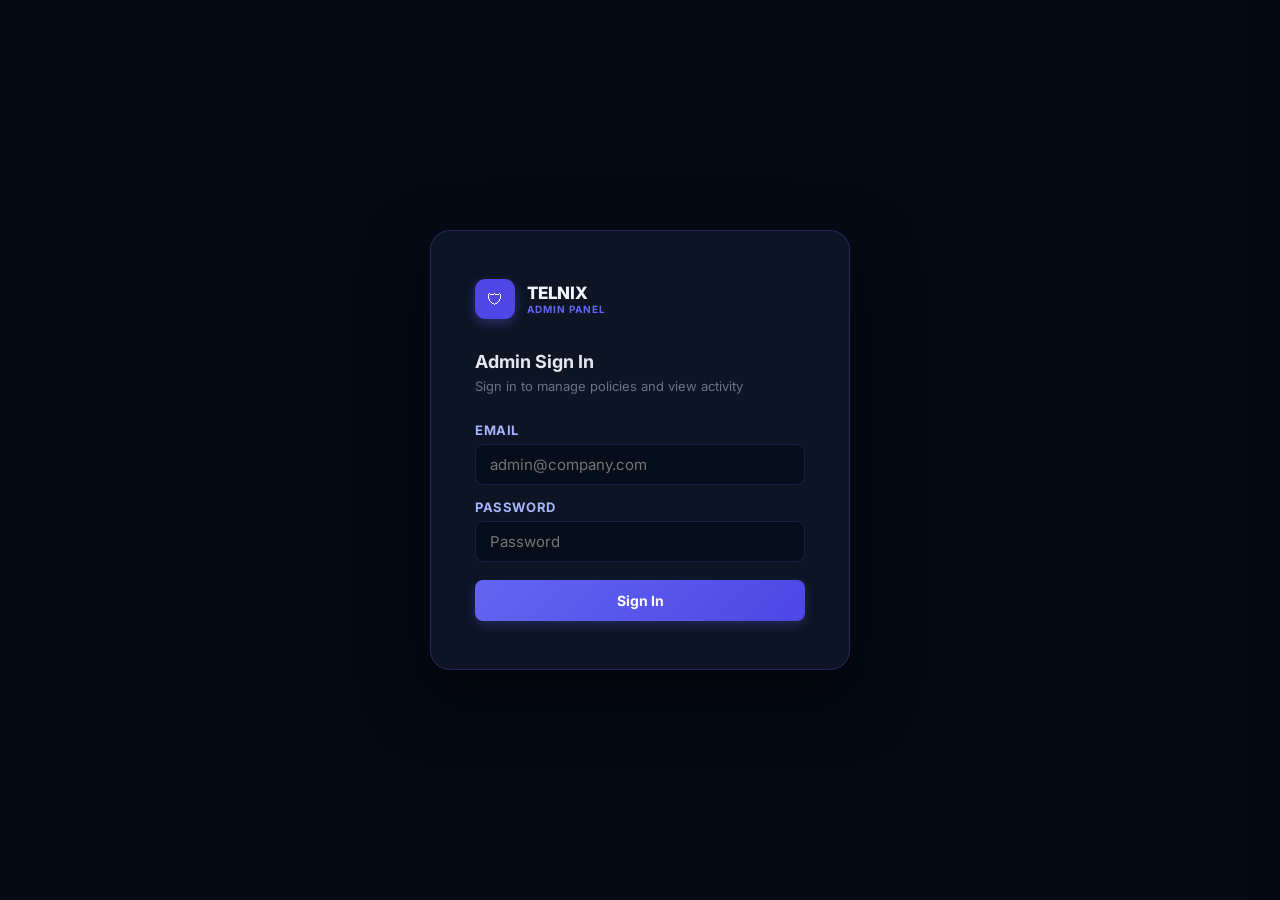
==== commit 49d9cd0c: "Ui Update" ====
--- a/index.html
+++ b/index.html
@@ -25,6 +25,7 @@
 .place-opt.sel{border-color:rgba(99,102,241,.5)!important;background:rgba(99,102,241,.08)!important}
 @keyframes fadeIn{from{opacity:0;transform:translateY(-4px)}to{opacity:1;transform:translateY(0)}}
 </style>
+<link rel="preconnect" href="https://fonts.googleapis.com"><link rel="preconnect" href="https://fonts.gstatic.com" crossorigin><link href="https://fonts.googleapis.com/css2?family=Inter:wght@300;400;500;600;700;800;900</head>family=JetBrains+Mono:wght@400;500;600</head>display=swap" rel="stylesheet">
 </head>
 <body>
 
@@ -489,14 +490,15 @@
             <input type="password" id="cfg-gsb-key" placeholder="AIza...">
             <div style="font-size:10px;color:#475569;margin-top:-8px;margin-bottom:8px">Get a free key at <a href="https://console.cloud.google.com" target="_blank" style="color:#818cf8">console.cloud.google.com</a> → Enable Safe Browsing API</div>
           </div>
-          <div>
-            <label style="display:flex;align-items:center;gap:8px">
-              <input type="checkbox" id="cfg-urlhaus-enabled" checked style="width:auto;margin:0">
-              <span>Enable URLhaus Reputation Check <span style="color:#475569;font-weight:400;text-transform:none">(recommended)</span></span>
-            </label>
-            <div style="font-size:10px;color:#475569;margin-top:6px;margin-bottom:8px">URLhaus by abuse.ch does not need an API key. The extension can check it in parallel with Google Safe Browsing.</div>
-            <input type="text" id="cfg-urlhaus-api-url" placeholder="https://urlhaus-api.abuse.ch/v1/url/">
-          </div>
+            <div>
+              <label style="display:flex;align-items:center;gap:8px">
+                <input type="checkbox" id="cfg-urlhaus-enabled" checked style="width:auto;margin:0">
+                <span>Enable URLhaus Reputation Check <span style="color:#475569;font-weight:400;text-transform:none">(recommended)</span></span>
+              </label>
+              <div style="font-size:10px;color:#475569;margin-top:6px;margin-bottom:8px">URLhaus now requires an Auth-Key. The extension checks URLhaus and Google Safe Browsing in parallel.</div>
+              <input type="password" id="cfg-urlhaus-auth-key" placeholder="URLhaus Auth-Key">
+              <input type="text" id="cfg-urlhaus-api-url" placeholder="https://urlhaus-api.abuse.ch/v1/url/">
+            </div>
           <div><label>Bypass Mode</label>
             <select id="cfg-bypass-mode" style="margin:0">
               <option value="local">Local only (codes stored in extension)</option>
--- a/css/styles.css
+++ b/css/styles.css
@@ -1,10 +1,11 @@
+@import url('https://fonts.googleapis.com/css2?family=Inter:ital,opsz,wght@0,14..32,300;0,14..32,400;0,14..32,500;0,14..32,600;0,14..32,700;0,14..32,800;0,14..32,900;1,14..32,400&family=JetBrains+Mono:wght@400;500;600&display=swap');
 *,*::before,*::after{margin:0;padding:0;box-sizing:border-box}
-body{background:#060d1a;font-family:-apple-system,BlinkMacSystemFont,"Segoe UI",Arial,sans-serif;color:#e2e8f0;min-height:100vh;font-size:16px}
+body{background:#040914;font-family:'Inter',ui-sans-serif,system-ui,-apple-system,BlinkMacSystemFont,sans-serif;color:#e2e8f0;min-height:100vh;font-size:16px}
 #login-screen{display:flex;align-items:center;justify-content:center;min-height:100vh}
 .login-card{background:#0d1424;border:1px solid rgba(99,102,241,.25);border-radius:20px;padding:48px 44px;width:420px;box-shadow:0 25px 60px rgba(0,0,0,.5)}
 .logo-row{display:flex;align-items:center;gap:12px;margin-bottom:32px}
-.logo-icon{width:44px;height:44px;background:linear-gradient(135deg,#6366f1,#2563eb);border-radius:12px;display:flex;align-items:center;justify-content:center;font-size:22px}
-.logo-name{font-size:22px;font-weight:800}.logo-sub{font-size:11px;color:#64748b;letter-spacing:.5px}
+.logo-icon{width:40px;height:40px;background:#4f46e5;border-radius:10px;display:flex;align-items:center;justify-content:center;color:#fff;flex-shrink:0;box-shadow:0 4px 12px rgba(99,102,241,.35)}
+.logo-name{font-size:17px;font-weight:800;letter-spacing:-.01em;color:#f1f5f9}.logo-sub{font-size:10px;color:#6366f1;letter-spacing:.1em;font-weight:700;text-transform:uppercase}
 h2{font-size:18px;font-weight:700;margin-bottom:6px}.sub{font-size:13px;color:#64748b;margin-bottom:28px}
 label{display:block;font-size:13px;color:#a5b4fc;text-transform:uppercase;letter-spacing:.6px;margin-bottom:6px;font-weight:700}
 input,select,textarea{width:100%;padding:10px 14px;background:#060d1a;border:1.5px solid rgba(99,102,241,.2);border-radius:8px;color:#e2e8f0;font-size:15px;outline:none;transition:border-color .15s;margin-bottom:14px;font-family:inherit}
@@ -12,7 +13,7 @@
 textarea{resize:vertical;min-height:80px;line-height:1.6}
 .btn{padding:9px 18px;border-radius:8px;font-size:15px;font-weight:700;cursor:pointer;border:none;transition:opacity .15s;display:inline-flex;align-items:center;gap:6px;font-family:inherit}
 .btn:hover{opacity:.88}.btn:disabled{opacity:.5;cursor:not-allowed}
-.btn-primary{background:linear-gradient(135deg,#6366f1,#4f46e5);color:#fff}
+.btn-primary{background:linear-gradient(135deg,#6366f1,#4f46e5);color:#fff;box-shadow:0 4px 12px rgba(99,102,241,.25)}
 .btn-danger{background:rgba(239,68,68,.12);border:1px solid rgba(239,68,68,.3);color:#f87171}
 .btn-success{background:rgba(16,185,129,.1);border:1px solid rgba(16,185,129,.3);color:#10b981}
 .btn-ghost{background:transparent;border:1px solid rgba(255,255,255,.1);color:#94a3b8}
@@ -20,21 +21,21 @@
 .btn-full{width:100%;padding:12px;font-size:14px;font-weight:700;margin-top:4px;justify-content:center}
 .err{background:rgba(239,68,68,.08);border:1px solid rgba(239,68,68,.25);border-radius:8px;padding:10px 14px;font-size:13px;color:#f87171;margin-top:12px;display:none}
 #app{display:none;flex-direction:row;min-height:100vh}
-.sidebar{width:230px;background:#080f1e;border-right:1px solid rgba(255,255,255,.06);padding:20px 0;flex-shrink:0;display:flex;flex-direction:column;position:sticky;top:0;height:100vh;overflow-y:auto}
-.sb-logo{padding:0 14px 18px;border-bottom:1px solid rgba(255,255,255,.06);margin-bottom:10px;display:flex;align-items:center;justify-content:space-between;gap:10px}
+.sidebar{width:248px;background:#060d1a;border-right:1px solid rgba(255,255,255,.06);padding:20px 0;flex-shrink:0;display:flex;flex-direction:column;position:sticky;top:0;height:100vh;overflow-y:auto}
+.sb-logo{padding:20px 16px 16px;border-bottom:1px solid rgba(255,255,255,.05);margin-bottom:8px;display:flex;align-items:center;justify-content:space-between;gap:10px}
 .sb-logo-brand{display:flex;align-items:center;gap:10px;min-width:0}
-.sb-logo .logo-icon{width:36px;height:36px;font-size:18px}.sb-logo .logo-name{font-size:18px;font-weight:800}
+.sb-logo .logo-icon{width:36px;height:36px}.sb-logo .logo-name{font-size:16px;font-weight:800}
 .theme-toggle{width:54px;height:24px;border-radius:999px;border:1px solid rgba(255,255,255,.12);background:linear-gradient(180deg,rgba(255,255,255,.06),rgba(255,255,255,.02));display:flex;align-items:center;justify-content:space-between;padding:0 7px;color:#94a3b8;cursor:pointer;flex-shrink:0;transition:background .18s,border-color .18s,color .18s,box-shadow .18s;box-shadow:inset 0 0 0 1px rgba(0,0,0,.08);position:relative;overflow:hidden}
 .theme-toggle:hover{border-color:rgba(99,102,241,.35);background:linear-gradient(180deg,rgba(99,102,241,.12),rgba(99,102,241,.06));color:#e2e8f0;box-shadow:0 0 0 3px rgba(99,102,241,.08)}
 .theme-toggle:focus-visible{outline:none;box-shadow:0 0 0 3px rgba(99,102,241,.14)}
 .theme-toggle-thumb{position:absolute;top:2px;left:2px;width:18px;height:18px;border-radius:999px;background:linear-gradient(180deg,#ffffff,#dbe5ff);box-shadow:0 1px 4px rgba(0,0,0,.22);transition:transform .2s ease, background .18s ease}
 .theme-toggle.is-light .theme-toggle-thumb{transform:translateX(30px);background:linear-gradient(180deg,#fff7d1,#ffd76a)}
 .theme-icon{font-size:12px;line-height:1;transition:opacity .15s,color .15s;position:relative;z-index:1}
-.sb-section{font-size:9px;color:#374151;text-transform:uppercase;letter-spacing:.8px;padding:14px 18px 4px;font-weight:700}
-.nav{padding:8px 12px;font-size:15px;color:#7b8aa0;cursor:pointer;transition:all .15s;display:flex;align-items:center;gap:8px;margin:1px 6px;border-radius:8px;user-select:none;text-decoration:none}
-.nav:hover{color:#e2e8f0;background:rgba(255,255,255,.04)}.nav.active{color:#a5b4fc;background:rgba(99,102,241,.12)}
-.sb-footer{margin-top:auto;padding:14px 16px;border-top:1px solid rgba(255,255,255,.06)}
-.sb-user{font-size:12px;color:#94a3b8;margin-bottom:8px;word-break:break-all}
+.sb-section{font-size:10px;color:#334155;text-transform:uppercase;letter-spacing:.12em;padding:14px 16px 5px;font-weight:700}
+.nav{padding:9px 12px;font-size:13.5px;font-weight:500;color:#64748b;cursor:pointer;transition:all .15s;display:flex;align-items:center;gap:10px;margin:1px 8px;border-radius:9px;user-select:none;text-decoration:none;letter-spacing:.01em}
+.nav:hover{color:#cbd5e1;background:rgba(255,255,255,.05)}.nav.active{color:#818cf8;background:rgba(99,102,241,.10);border:1px solid rgba(99,102,241,.18);box-shadow:0 1px 4px rgba(79,70,229,.10)}
+.sb-footer{margin-top:auto;padding:14px 14px 16px;border-top:1px solid rgba(255,255,255,.05);background:#040914}
+.sb-user{font-size:11.5px;font-weight:500;color:#cbd5e1;white-space:nowrap;overflow:hidden;text-overflow:ellipsis;max-width:130px;line-height:1.3}
 .main{flex:1;overflow-y:auto;padding:28px 32px}
 .toolbar-search{display:flex;align-items:center;gap:8px;background:#060d1a;border:1px solid rgba(99,102,241,.3);border-radius:8px;padding:7px 12px;flex:1}
 .toolbar-search.compact{padding:6px 10px}
@@ -67,21 +68,21 @@
 .stat-chip-active{border-color:currentColor;box-shadow:0 0 0 3px rgba(99,102,241,.08)}
 .page{display:none}.page.active{display:block}
 .page-header{display:flex;align-items:flex-start;justify-content:space-between;margin-bottom:24px;flex-wrap:wrap;gap:12px}
-.page-title{font-size:24px;font-weight:700;color:#e2e8f0;margin-bottom:4px}
+.page-title{font-size:22px;font-weight:700;color:#f1f5f9;margin-bottom:4px;letter-spacing:-.015em}
 .page-sub{font-size:15px;color:#94a3b8}
-.card{background:#0d1424;border:1px solid rgba(255,255,255,.08);border-radius:14px;padding:22px;margin-bottom:16px}
+.card{background:#0a1120;border:1px solid rgba(255,255,255,.07);border-radius:14px;padding:22px;margin-bottom:16px}
 .card-title{font-size:16px;font-weight:500;color:#e2e8f0;margin-bottom:16px}
 .stats{display:grid;grid-template-columns:repeat(6,1fr);gap:10px;margin-bottom:24px}
-.stat{background:#0d1424;border:1px solid rgba(255,255,255,.08);border-radius:12px;padding:16px}
+.stat{background:#0a1120;border:1px solid rgba(255,255,255,.07);border-radius:12px;padding:18px}
 .dash-stat{cursor:pointer;transition:transform .1s,box-shadow .1s}
 .dash-stat:hover{transform:translateY(-2px);box-shadow:0 4px 20px rgba(0,0,0,.3)}
-.stat-num{font-size:26px;font-weight:800;margin-bottom:4px}
-.stat-lbl{font-size:10px;color:#64748b;text-transform:uppercase;letter-spacing:.5px}
+.stat-num{font-size:28px;font-weight:800;margin-bottom:4px;letter-spacing:-.02em}
+.stat-lbl{font-size:10px;color:#475569;text-transform:uppercase;letter-spacing:.08em;font-weight:600}
 .stat-hint{font-size:9px;color:rgba(255,255,255,.2);margin-top:4px;letter-spacing:.3px}
-.tbl-wrap{overflow-x:auto;border-radius:10px;border:1px solid rgba(255,255,255,.08)}
+.tbl-wrap{overflow-x:auto;border-radius:12px;border:1px solid rgba(255,255,255,.06)}
 table{width:100%;border-collapse:collapse}
-th{background:#0d1424;padding:10px 14px;font-size:13px;color:#a5b4fc;text-transform:uppercase;letter-spacing:.5px;text-align:left;border-bottom:1px solid rgba(255,255,255,.08);white-space:nowrap;font-weight:450}
-td{padding:10px 14px;font-size:14px;color:#e2e8f0;border-bottom:1px solid rgba(255,255,255,.04);vertical-align:middle}
+th{background:#0a1120;padding:10px 14px;font-size:11px;font-weight:700;color:#6366f1;text-transform:uppercase;letter-spacing:.08em;text-align:left;border-bottom:1px solid rgba(255,255,255,.06);white-space:nowrap}
+td{padding:11px 14px;font-size:13.5px;color:#e2e8f0;border-bottom:1px solid rgba(255,255,255,.04);vertical-align:middle;line-height:1.4}
 tr:last-child td{border-bottom:none}tr:hover td{background:rgba(255,255,255,.02)}
 .loading{color:#94a3b8;font-size:15px;padding:40px;text-align:center}
 .alert{padding:10px 14px;border-radius:8px;font-size:13px;margin-bottom:14px;display:none}
@@ -96,7 +97,7 @@
 .badge-upload{background:rgba(34,197,94,.12);color:#22c55e}
 .modal-bg{display:none;position:fixed;inset:0;background:rgba(0,0,0,.75);z-index:1000;align-items:center;justify-content:center;overflow-y:auto;padding:20px}
 .modal-bg.open{display:flex}
-.modal{background:#0d1424;border:1px solid rgba(99,102,241,.3);border-radius:16px;padding:28px;width:660px;max-width:96vw;max-height:90vh;overflow-y:auto}
+.modal{background:#0a1120;border:1px solid rgba(99,102,241,.3);border-radius:16px;padding:28px;width:660px;max-width:96vw;max-height:90vh;overflow-y:auto}
 .modal-sm{width:420px}.modal-title{font-size:18px;font-weight:900;color:#e2e8f0;margin-bottom:20px}
 .modal-footer{display:flex;gap:10px;justify-content:flex-end;margin-top:20px;padding-top:16px;border-top:1px solid rgba(255,255,255,.06)}
 .grid2{display:grid;grid-template-columns:1fr 1fr;gap:12px}
@@ -362,3 +363,82 @@
 body.light-theme .pol-dd-item.pol-dd-disabled{color:#94a3b8}
 body.light-theme .pol-dd-sep{background:rgba(15,23,42,.08)}
 body.light-theme .place-opt{background:#ffffff;box-shadow:0 8px 18px rgba(15,23,42,.05)}
+
+
+/* ── New design system additions ──────────────────────────────────────────── */
+
+/* Nav icon wrapper */
+.nav-icon{display:flex;align-items:center;justify-content:center;flex-shrink:0;width:18px;height:18px;opacity:.7;transition:opacity .15s}
+.nav:hover .nav-icon{opacity:1}
+.nav.active .nav-icon{opacity:1;color:#818cf8}
+.nav-label{flex:1;min-width:0;white-space:nowrap;overflow:hidden;text-overflow:ellipsis}
+
+/* Sidebar nav scroll area */
+.sb-nav-scroll{flex:1;overflow-y:auto;padding:4px 0 8px;scrollbar-width:thin;scrollbar-color:rgba(255,255,255,.08) transparent}
+.sb-nav-scroll::-webkit-scrollbar{width:4px}
+.sb-nav-scroll::-webkit-scrollbar-thumb{background:rgba(255,255,255,.08);border-radius:4px}
+
+/* User row in footer */
+.sb-user-row{display:flex;align-items:center;gap:10px;padding:8px 8px 10px;margin-bottom:2px}
+.sb-avatar{width:32px;height:32px;border-radius:50%;background:rgba(99,102,241,.2);border:1.5px solid rgba(99,102,241,.3);display:flex;align-items:center;justify-content:center;font-size:11px;font-weight:700;color:#818cf8;flex-shrink:0;letter-spacing:.03em}
+.sb-user-info{flex:1;min-width:0}
+.sb-role{font-size:10px;color:#475569;font-weight:700;text-transform:uppercase;letter-spacing:.08em;margin-top:1px}
+
+/* Sign out button */
+.btn-signout{width:100%;display:flex;align-items:center;justify-content:center;gap:7px;padding:8px 14px;border-radius:8px;font-size:12px;font-weight:700;color:#f87171;background:rgba(239,68,68,.06);border:1px solid rgba(239,68,68,.18);cursor:pointer;font-family:inherit;transition:background .15s,border-color .15s;letter-spacing:.01em}
+.btn-signout:hover{background:rgba(239,68,68,.12);border-color:rgba(239,68,68,.3)}
+
+/* Timestamp monospace font */
+td.ts,.ts,td[data-ts],.log-ts,.mono{font-family:'JetBrains Mono',ui-monospace,monospace;font-size:12.5px;letter-spacing:-.01em;color:#64748b}
+
+/* Threat score bar — compact pill style */
+.score-bar-wrap{display:flex;align-items:center;gap:8px;min-width:100px}
+.score-bar-track{flex:1;height:4px;border-radius:99px;background:rgba(255,255,255,.06);overflow:hidden}
+.score-bar-fill{height:100%;border-radius:99px;transition:width .3s}
+.score-val{font-family:'JetBrains Mono',monospace;font-size:12px;font-weight:600;min-width:24px;text-align:right;color:#94a3b8}
+
+/* Badge refinements — tighter, rounded */
+.badge{font-family:'Inter',sans-serif;font-size:10.5px;font-weight:700;padding:3px 9px;border-radius:6px;letter-spacing:.02em}
+.badge-block{background:rgba(239,68,68,.12);color:#f87171;border:1px solid rgba(239,68,68,.2)}
+.badge-warn{background:rgba(245,158,11,.12);color:#fbbf24;border:1px solid rgba(245,158,11,.2)}
+.badge-allow{background:rgba(16,185,129,.12);color:#34d399;border:1px solid rgba(16,185,129,.2)}
+
+/* Activity badges */
+.badge-browse{background:rgba(96,165,250,.10);color:#60a5fa;border:1px solid rgba(96,165,250,.18)}
+.badge-download{background:rgba(245,158,11,.10);color:#fbbf24;border:1px solid rgba(245,158,11,.18)}
+.badge-upload{background:rgba(52,211,153,.10);color:#34d399;border:1px solid rgba(52,211,153,.18)}
+.badge-xhr{background:rgba(167,139,250,.10);color:#a78bfa;border:1px solid rgba(167,139,250,.18)}
+
+/* Page header refinements */
+.page-sub{font-size:13px;color:#475569;font-weight:400;letter-spacing:.005em}
+
+/* Table hover more visible */
+tr:hover td{background:rgba(99,102,241,.03)}
+
+/* Filter button (logs) */
+.log-filter-btn{display:inline-flex;align-items:center;gap:6px;padding:7px 14px;border-radius:8px;font-size:13px;font-weight:500;border:1px solid rgba(255,255,255,.08);background:#0a1120;color:#94a3b8;cursor:pointer;font-family:'Inter',sans-serif;transition:all .15s}
+.log-filter-btn:hover{border-color:rgba(99,102,241,.3);color:#e2e8f0;background:rgba(99,102,241,.06)}
+.log-filter-btn.active{border-color:rgba(99,102,241,.4);color:#818cf8;background:rgba(99,102,241,.08)}
+
+/* Config page card header icons */
+.cfg-card-icon{width:32px;height:32px;border-radius:8px;display:flex;align-items:center;justify-content:center;flex-shrink:0}
+
+/* Noise filter domain chips */
+.noise-domain-row{border-radius:9px;background:#060d1a;border:1px solid rgba(255,255,255,.06)}
+
+/* Scrollbar polish */
+::-webkit-scrollbar{width:6px;height:6px}
+::-webkit-scrollbar-track{background:transparent}
+::-webkit-scrollbar-thumb{background:rgba(255,255,255,.09);border-radius:99px}
+::-webkit-scrollbar-thumb:hover{background:rgba(255,255,255,.16)}
+
+/* Light theme additions */
+body.light-theme .sb-nav-scroll::-webkit-scrollbar-thumb{background:rgba(15,23,42,.1)}
+body.light-theme .sb-avatar{background:rgba(79,70,229,.1);border-color:rgba(79,70,229,.2);color:#3730a3}
+body.light-theme .sb-role{color:#94a3b8}
+body.light-theme .btn-signout{color:#dc2626;background:rgba(239,68,68,.04);border-color:rgba(239,68,68,.14)}
+body.light-theme .btn-signout:hover{background:rgba(239,68,68,.09);border-color:rgba(239,68,68,.25)}
+body.light-theme .log-filter-btn{background:#fff;border-color:rgba(15,23,42,.1);color:#64748b}
+body.light-theme .log-filter-btn:hover{border-color:rgba(79,70,229,.25);color:#3730a3}
+body.light-theme td.ts,.ts,body.light-theme .mono{color:#94a3b8}
+body.light-theme .score-val{color:#64748b}
